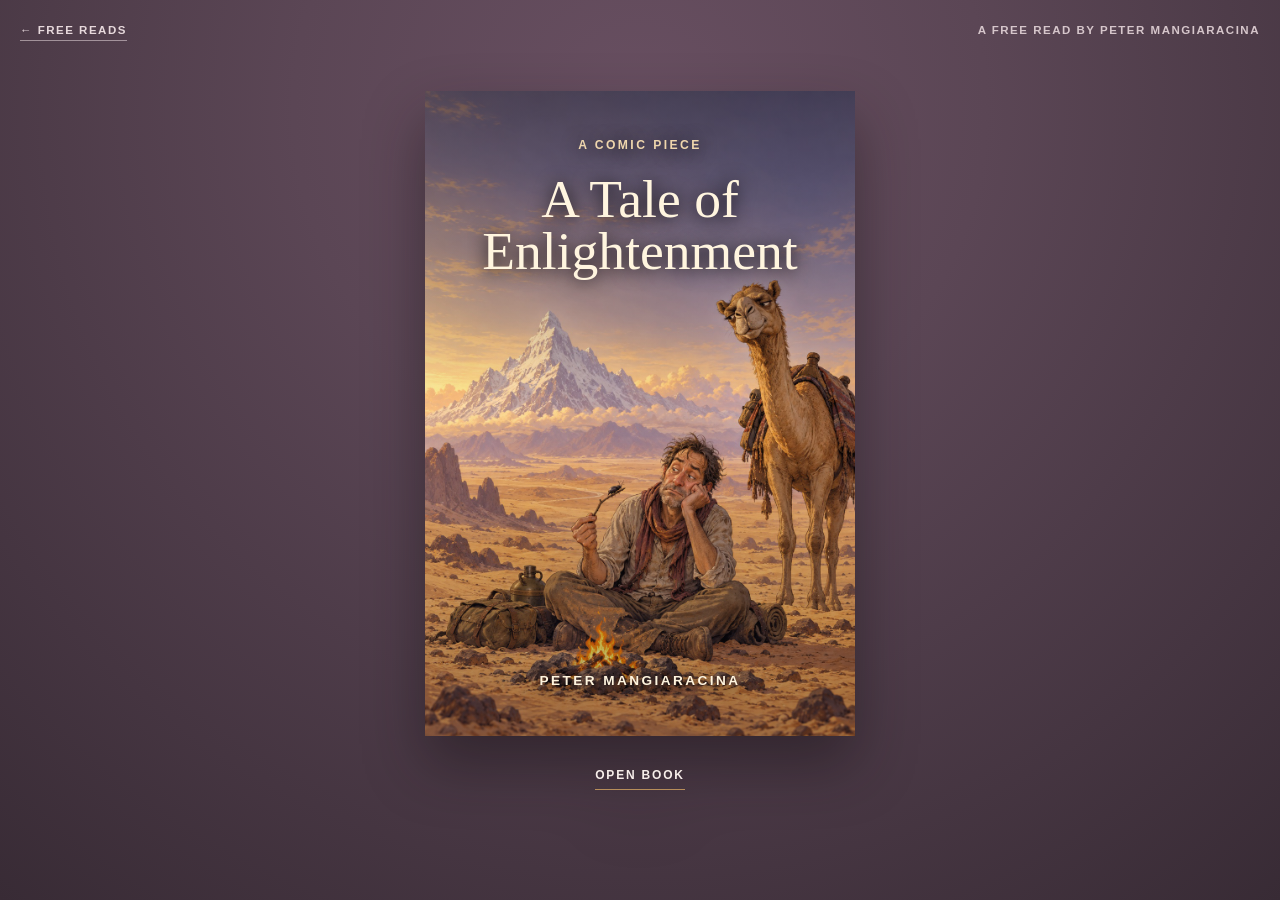
==== a-tale-of-enlightenment.html @ e6032323 "Add Tale of Enlightenment reader" ====
<!doctype html>
<html lang="en"><head><meta charset="utf-8"><meta name="viewport" content="width=device-width,initial-scale=1"><meta name="description" content="Read A Tale of Enlightenment by Peter Mangiaracina."><title>A Tale of Enlightenment | Peter Mangiaracina</title><style>
:root{--plum:#382b35;--plum-light:#5b4655;--paper:#f3ead8;--ink:#302924;--muted:#7e6d63;--gold:#b78d5a;--shadow:rgba(15,10,13,.42)}*{box-sizing:border-box}html{background:var(--plum)}body{margin:0;min-height:100vh;color:#f4ede8;background:radial-gradient(circle at 50% 12%,#684f61 0,var(--plum-light) 34%,var(--plum) 100%);font-family:Georgia,'Times New Roman',serif}.shell{width:min(1240px,calc(100% - 32px));margin:auto;padding:24px 0 40px}.bar{display:flex;justify-content:space-between;margin-bottom:24px;font:700 .72rem Arial,sans-serif;letter-spacing:.13em;text-transform:uppercase}.back{color:#e7d9dc;text-decoration:none;border-bottom:1px solid rgba(231,217,220,.55);padding-bottom:4px}.byline{margin:0;color:#d6c6cb}.stage{display:grid;place-items:center;min-height:calc(100vh - 150px)}.book{width:100%}.cover-view{width:min(430px,88vw);margin:auto;filter:drop-shadow(0 28px 30px var(--shadow))}.cover{position:relative;aspect-ratio:2/3;overflow:hidden;background:#2b201e}.cover img{width:100%;height:100%;object-fit:cover}.cover:after{content:"";position:absolute;inset:0;background:linear-gradient(180deg,rgba(22,19,28,.55),transparent 48%,rgba(22,19,28,.35))}.copy{position:absolute;z-index:1;inset:0;padding:11% 9%;display:flex;flex-direction:column;align-items:center;text-align:center;text-shadow:0 2px 18px #000}.kicker{margin:0 0 6%;font:700 .76rem Arial,sans-serif;letter-spacing:.2em;text-transform:uppercase;color:#efd6ad}.cover h1{max-width:350px;margin:0;color:#fff5df;font-size:clamp(2.2rem,6.3vw,3.35rem);font-weight:500;line-height:.98}.author{margin:auto 0 0;font:700 .85rem Arial,sans-serif;letter-spacing:.18em;text-transform:uppercase;color:#fff5df}.open{display:block;margin:22px auto 0;padding:10px 0 7px;color:#f7eeea;background:none;border:0;border-bottom:1px solid var(--gold);font:700 .75rem Arial,sans-serif;letter-spacing:.15em;text-transform:uppercase;cursor:pointer}.spread-view{display:none}.open-book .cover-view{display:none}.open-book .spread-view{display:block}.spread{position:relative;display:grid;grid-template-columns:1fr 1fr;max-width:1160px;margin:auto;background:var(--paper);color:var(--ink);box-shadow:0 30px 55px var(--shadow)}.spread:before{content:"";position:absolute;z-index:2;top:0;bottom:0;left:50%;width:34px;transform:translateX(-50%);background:linear-gradient(90deg,transparent,rgba(71,51,40,.2),transparent);pointer-events:none}.page{position:relative;min-height:690px;padding:58px 64px 54px;background:linear-gradient(90deg,var(--paper),#f6eedf 96%);overflow:hidden}.page:nth-child(even){background:linear-gradient(90deg,#f6eedf 4%,var(--paper))}.page[hidden]{display:none!important}.page p{margin:0 0 1em;font-size:clamp(.92rem,1.25vw,1.04rem);line-height:1.55}.lead:first-letter{float:left;margin:.06em .1em 0 0;color:#785043;font-size:3.5em;line-height:.75}.folio{position:absolute;bottom:22px;left:0;width:100%;text-align:center;color:#8b796d;font: .66rem Arial,sans-serif;letter-spacing:.12em}.controls{display:flex;justify-content:center;align-items:center;gap:24px;margin-top:24px;font-family:Arial,sans-serif}.controls button{min-width:112px;padding:9px 14px;color:#f3e9e5;background:transparent;border:1px solid rgba(243,233,229,.38);font:700 .7rem Arial,sans-serif;letter-spacing:.13em;text-transform:uppercase;cursor:pointer}.controls button:disabled{opacity:.35}.progress{min-width:120px;margin:0;color:#d8c9ce;font: .68rem Arial,sans-serif;letter-spacing:.12em;text-align:center;text-transform:uppercase}.hint{text-align:center;color:#baaab0;font: .66rem Arial,sans-serif;letter-spacing:.08em}@media(max-width:700px){.shell{width:min(100% - 22px,620px);padding-top:16px}.byline{display:none}.stage{min-height:0}.spread{display:block}.spread:before{display:none}.page{display:none;min-height:calc(100vh - 190px);padding:38px 30px 52px}.page.mobile{display:block}.page p{font-size:clamp(.94rem,3.7vw,1.04rem);line-height:1.58}.controls{gap:12px}.controls button{min-width:90px}.hint{display:none}}
</style></head><body><main class="shell"><nav class="bar"><a class="back" href="free-reads.html">← Free Reads</a><p class="byline">A free read by Peter Mangiaracina</p></nav><div class="stage"><article class="book" id="book"><div class="cover-view"><div class="cover"><img src="a-tale-of-enlightenment-cover.jpg" alt="An exhausted traveler in the desert with a camel in the distance"><div class="copy"><p class="kicker">A Comic Piece</p><h1>A Tale of Enlightenment</h1><p class="author">Peter Mangiaracina</p></div></div><button class="open" id="open" type="button">Open Book</button></div><div class="spread-view"><div class="spread" id="spread"><section class="page"><p class="lead">Many years ago, an aspirant of the teachings of the ancient masters left his home city of New York on a quest to find the meaning of life. His destination was the mountaintop home of the master Dali Larva. He traveled for many years and suffered great hardships. Seven years he was lost on the islands off the African coast. He trudged across the Arabian Desert eating camel dung and drinking his own urine. In India, he slept with the lepers on the streets of New Delhi.</p><span class="folio">1</span></section><section class="page"><p>On the outskirts of Mongolia, he met a man named “One Who Was As He” who pointed to the face of a sheer snow-laden cliff, and said, “Climb that cliff there, and when you reach the top, ask your question of the Dali Larva. He will enlighten your mind and open your soul like a door.”</p><p>So the man from New York climbed that mountain face, and suffered many setbacks. At one point so cold and hungry, he ate twigs and beetles to stay alive.</p><span class="folio">2</span></section><section class="page"><p>Finally arriving at the top of the mountain, he saw a brown-robed monk with a white mustache.</p><p>“Are you the Dali Larva?” asked the New Yorker in reverent tones, now so tired, weak and shivering cold that he barely croaked out the words.</p><p>“I am who you seek,” said the monk. “Come inside my cave and ask your question.”</p><p>Once inside and nestled by the fire, the New Yorker asked his question. “What is the meaning of life, oh great Dali Larva?”</p><span class="folio">3</span></section><section class="page"><p>The Dali Larva nodded, was silent for a moment, and then replied, “A simple man comes home and asks ‘What is for dinner?’ A complicated man comes home and asks, ‘What is the meaning of life?’ The wise man comes home and asks, ‘What is for dinner?’” The monk stretched a self-satisfied smile across his face, sat back against the wall of the cave, closed his eyes, and chanted, “ommmmm.”</p><p>A few moments passed as the New Yorker waited for the monk to say more. Then he opened up his mouth and spoke onto him.</p><span class="folio">4</span></section><section class="page"><p>“That’s it? That’s all you have to say? I ate camel dung and slept with lepers for that?”</p><p>The monk nodded and continued to smile serenely.</p><p>The New Yorker got up and clocked the monk upside his bald head.</p><p>I’ve got your dinner right here,” said the New Yorker, grabbing his frost-bitten crotch and bucking his hips obscenely. Then he rifled through the monk’s pockets and found 47 cents in change, half a Snickers bar, and a Wonder Woman fan club wristwatch.</p><span class="folio">5</span></section><section class="page"><p>“Your mother!” screamed the New Yorker as he left the cave and began his descent down the mountain.</p><p>In that moment, the monk gained enlightenment.</p><span class="folio">6</span></section></div><div class="controls"><button id="prev" type="button">Previous</button><p class="progress" id="progress"></p><button id="next" type="button">Next</button></div><p class="hint">Use the arrow keys or swipe to turn pages</p></div></article></div></main><script>(()=>{const book=document.getElementById('book'),pages=[...document.querySelectorAll('.page')],prev=document.getElementById('prev'),next=document.getElementById('next'),progress=document.getElementById('progress'),phone=matchMedia('(max-width:700px)');let current=0,start=0;const step=()=>phone.matches?1:2;const last=()=>phone.matches?pages.length-1:Math.max(0,pages.length-2);function show(){current=Math.max(0,Math.min(current,last()));if(!phone.matches&&current%2)current--;pages.forEach((p,i)=>{const on=i>=current&&i<current+step();p.hidden=!on;p.classList.toggle('mobile',on&&phone.matches)});const a=current+1,b=Math.min(pages.length,current+step());progress.textContent=a===b?`Page ${a} of ${pages.length}`:`Pages ${a}–${b} of ${pages.length}`;prev.disabled=current===0;next.disabled=current>=last()}function turn(n){current+=n*step();show()}document.getElementById('open').onclick=()=>{book.classList.add('open-book');show();next.focus()};prev.onclick=()=>turn(-1);next.onclick=()=>turn(1);document.addEventListener('keydown',e=>{if(!book.classList.contains('open-book'))return;if(e.key==='ArrowRight')turn(1);if(e.key==='ArrowLeft')turn(-1)});book.addEventListener('touchstart',e=>start=e.changedTouches[0].clientX,{passive:true});book.addEventListener('touchend',e=>{const d=e.changedTouches[0].clientX-start;if(Math.abs(d)>55)turn(d<0?1:-1)},{passive:true});phone.addEventListener('change',show);show()})();</script></body></html>
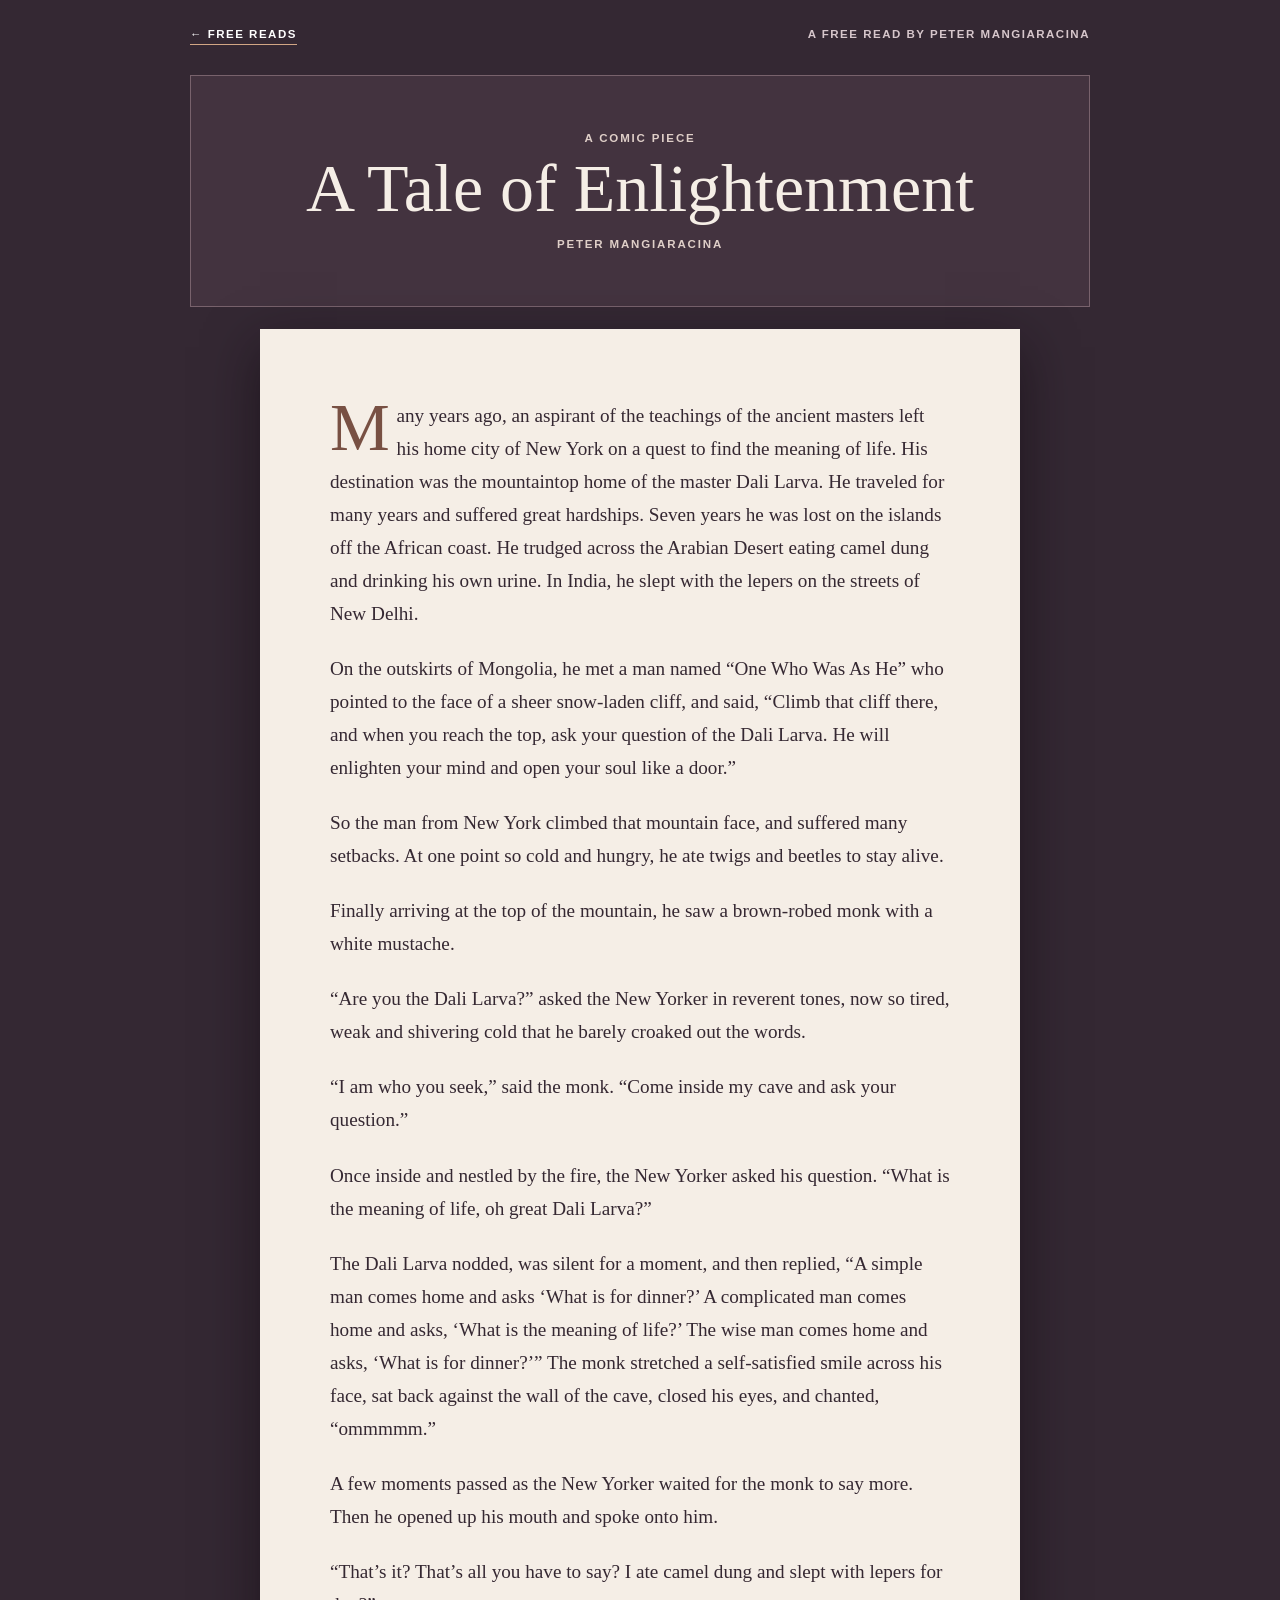
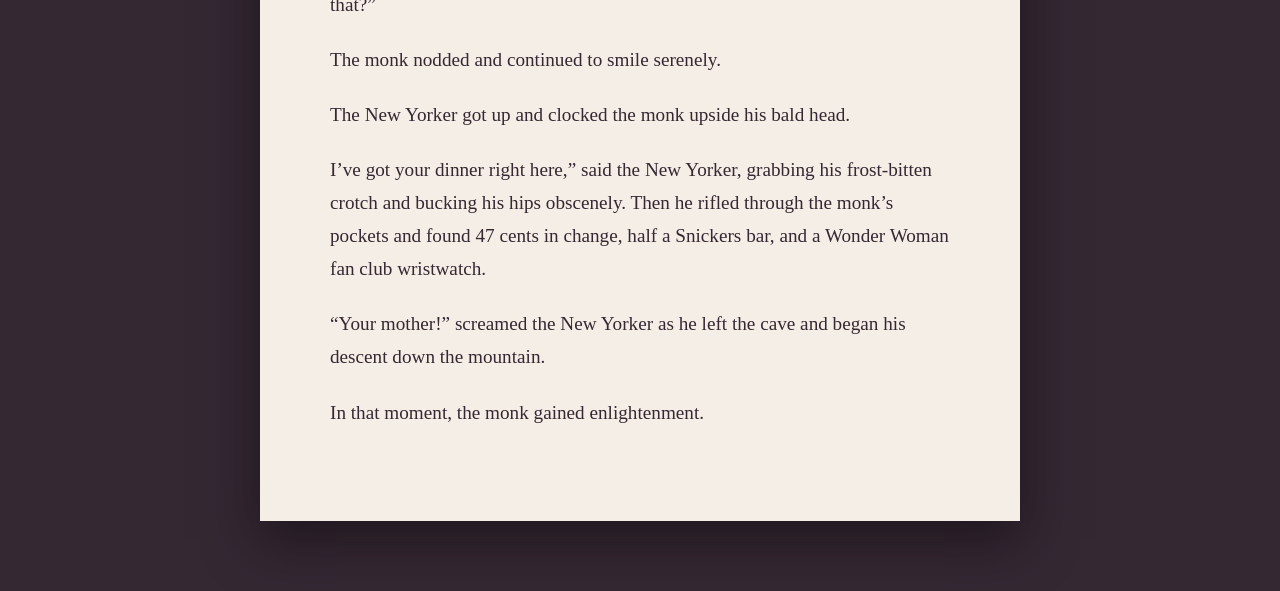
==== commit 7fa88748: "Convert Free Reads to scrolling layout Replace simulated book readers with direct, mobile-friendly s" ====
--- a/a-tale-of-enlightenment.html
+++ b/a-tale-of-enlightenment.html
@@ -1,4 +1,4 @@
 <!doctype html>
 <html lang="en"><head><meta charset="utf-8"><meta name="viewport" content="width=device-width,initial-scale=1"><meta name="description" content="Read A Tale of Enlightenment by Peter Mangiaracina."><title>A Tale of Enlightenment | Peter Mangiaracina</title><style>
 :root{--plum:#382b35;--plum-light:#5b4655;--paper:#f3ead8;--ink:#302924;--muted:#7e6d63;--gold:#b78d5a;--shadow:rgba(15,10,13,.42)}*{box-sizing:border-box}html{background:var(--plum)}body{margin:0;min-height:100vh;color:#f4ede8;background:radial-gradient(circle at 50% 12%,#684f61 0,var(--plum-light) 34%,var(--plum) 100%);font-family:Georgia,'Times New Roman',serif}.shell{width:min(1240px,calc(100% - 32px));margin:auto;padding:24px 0 40px}.bar{display:flex;justify-content:space-between;margin-bottom:24px;font:700 .72rem Arial,sans-serif;letter-spacing:.13em;text-transform:uppercase}.back{color:#e7d9dc;text-decoration:none;border-bottom:1px solid rgba(231,217,220,.55);padding-bottom:4px}.byline{margin:0;color:#d6c6cb}.stage{display:grid;place-items:center;min-height:calc(100vh - 150px)}.book{width:100%}.cover-view{width:min(430px,88vw);margin:auto;filter:drop-shadow(0 28px 30px var(--shadow))}.cover{position:relative;aspect-ratio:2/3;overflow:hidden;background:#2b201e}.cover img{width:100%;height:100%;object-fit:cover}.cover:after{content:"";position:absolute;inset:0;background:linear-gradient(180deg,rgba(22,19,28,.55),transparent 48%,rgba(22,19,28,.35))}.copy{position:absolute;z-index:1;inset:0;padding:11% 9%;display:flex;flex-direction:column;align-items:center;text-align:center;text-shadow:0 2px 18px #000}.kicker{margin:0 0 6%;font:700 .76rem Arial,sans-serif;letter-spacing:.2em;text-transform:uppercase;color:#efd6ad}.cover h1{max-width:350px;margin:0;color:#fff5df;font-size:clamp(2.2rem,6.3vw,3.35rem);font-weight:500;line-height:.98}.author{margin:auto 0 0;font:700 .85rem Arial,sans-serif;letter-spacing:.18em;text-transform:uppercase;color:#fff5df}.open{display:block;margin:22px auto 0;padding:10px 0 7px;color:#f7eeea;background:none;border:0;border-bottom:1px solid var(--gold);font:700 .75rem Arial,sans-serif;letter-spacing:.15em;text-transform:uppercase;cursor:pointer}.spread-view{display:none}.open-book .cover-view{display:none}.open-book .spread-view{display:block}.spread{position:relative;display:grid;grid-template-columns:1fr 1fr;max-width:1160px;margin:auto;background:var(--paper);color:var(--ink);box-shadow:0 30px 55px var(--shadow)}.spread:before{content:"";position:absolute;z-index:2;top:0;bottom:0;left:50%;width:34px;transform:translateX(-50%);background:linear-gradient(90deg,transparent,rgba(71,51,40,.2),transparent);pointer-events:none}.page{position:relative;min-height:690px;padding:58px 64px 54px;background:linear-gradient(90deg,var(--paper),#f6eedf 96%);overflow:hidden}.page:nth-child(even){background:linear-gradient(90deg,#f6eedf 4%,var(--paper))}.page[hidden]{display:none!important}.page p{margin:0 0 1em;font-size:clamp(.92rem,1.25vw,1.04rem);line-height:1.55}.lead:first-letter{float:left;margin:.06em .1em 0 0;color:#785043;font-size:3.5em;line-height:.75}.folio{position:absolute;bottom:22px;left:0;width:100%;text-align:center;color:#8b796d;font: .66rem Arial,sans-serif;letter-spacing:.12em}.controls{display:flex;justify-content:center;align-items:center;gap:24px;margin-top:24px;font-family:Arial,sans-serif}.controls button{min-width:112px;padding:9px 14px;color:#f3e9e5;background:transparent;border:1px solid rgba(243,233,229,.38);font:700 .7rem Arial,sans-serif;letter-spacing:.13em;text-transform:uppercase;cursor:pointer}.controls button:disabled{opacity:.35}.progress{min-width:120px;margin:0;color:#d8c9ce;font: .68rem Arial,sans-serif;letter-spacing:.12em;text-align:center;text-transform:uppercase}.hint{text-align:center;color:#baaab0;font: .66rem Arial,sans-serif;letter-spacing:.08em}@media(max-width:700px){.shell{width:min(100% - 22px,620px);padding-top:16px}.byline{display:none}.stage{min-height:0}.spread{display:block}.spread:before{display:none}.page{display:none;min-height:calc(100vh - 190px);padding:38px 30px 52px}.page.mobile{display:block}.page p{font-size:clamp(.94rem,3.7vw,1.04rem);line-height:1.58}.controls{gap:12px}.controls button{min-width:90px}.hint{display:none}}
-</style></head><body><main class="shell"><nav class="bar"><a class="back" href="free-reads.html">← Free Reads</a><p class="byline">A free read by Peter Mangiaracina</p></nav><div class="stage"><article class="book" id="book"><div class="cover-view"><div class="cover"><img src="a-tale-of-enlightenment-cover.jpg" alt="An exhausted traveler in the desert with a camel in the distance"><div class="copy"><p class="kicker">A Comic Piece</p><h1>A Tale of Enlightenment</h1><p class="author">Peter Mangiaracina</p></div></div><button class="open" id="open" type="button">Open Book</button></div><div class="spread-view"><div class="spread" id="spread"><section class="page"><p class="lead">Many years ago, an aspirant of the teachings of the ancient masters left his home city of New York on a quest to find the meaning of life. His destination was the mountaintop home of the master Dali Larva. He traveled for many years and suffered great hardships. Seven years he was lost on the islands off the African coast. He trudged across the Arabian Desert eating camel dung and drinking his own urine. In India, he slept with the lepers on the streets of New Delhi.</p><span class="folio">1</span></section><section class="page"><p>On the outskirts of Mongolia, he met a man named “One Who Was As He” who pointed to the face of a sheer snow-laden cliff, and said, “Climb that cliff there, and when you reach the top, ask your question of the Dali Larva. He will enlighten your mind and open your soul like a door.”</p><p>So the man from New York climbed that mountain face, and suffered many setbacks. At one point so cold and hungry, he ate twigs and beetles to stay alive.</p><span class="folio">2</span></section><section class="page"><p>Finally arriving at the top of the mountain, he saw a brown-robed monk with a white mustache.</p><p>“Are you the Dali Larva?” asked the New Yorker in reverent tones, now so tired, weak and shivering cold that he barely croaked out the words.</p><p>“I am who you seek,” said the monk. “Come inside my cave and ask your question.”</p><p>Once inside and nestled by the fire, the New Yorker asked his question. “What is the meaning of life, oh great Dali Larva?”</p><span class="folio">3</span></section><section class="page"><p>The Dali Larva nodded, was silent for a moment, and then replied, “A simple man comes home and asks ‘What is for dinner?’ A complicated man comes home and asks, ‘What is the meaning of life?’ The wise man comes home and asks, ‘What is for dinner?’” The monk stretched a self-satisfied smile across his face, sat back against the wall of the cave, closed his eyes, and chanted, “ommmmm.”</p><p>A few moments passed as the New Yorker waited for the monk to say more. Then he opened up his mouth and spoke onto him.</p><span class="folio">4</span></section><section class="page"><p>“That’s it? That’s all you have to say? I ate camel dung and slept with lepers for that?”</p><p>The monk nodded and continued to smile serenely.</p><p>The New Yorker got up and clocked the monk upside his bald head.</p><p>I’ve got your dinner right here,” said the New Yorker, grabbing his frost-bitten crotch and bucking his hips obscenely. Then he rifled through the monk’s pockets and found 47 cents in change, half a Snickers bar, and a Wonder Woman fan club wristwatch.</p><span class="folio">5</span></section><section class="page"><p>“Your mother!” screamed the New Yorker as he left the cave and began his descent down the mountain.</p><p>In that moment, the monk gained enlightenment.</p><span class="folio">6</span></section></div><div class="controls"><button id="prev" type="button">Previous</button><p class="progress" id="progress"></p><button id="next" type="button">Next</button></div><p class="hint">Use the arrow keys or swipe to turn pages</p></div></article></div></main><script>(()=>{const book=document.getElementById('book'),pages=[...document.querySelectorAll('.page')],prev=document.getElementById('prev'),next=document.getElementById('next'),progress=document.getElementById('progress'),phone=matchMedia('(max-width:700px)');let current=0,start=0;const step=()=>phone.matches?1:2;const last=()=>phone.matches?pages.length-1:Math.max(0,pages.length-2);function show(){current=Math.max(0,Math.min(current,last()));if(!phone.matches&&current%2)current--;pages.forEach((p,i)=>{const on=i>=current&&i<current+step();p.hidden=!on;p.classList.toggle('mobile',on&&phone.matches)});const a=current+1,b=Math.min(pages.length,current+step());progress.textContent=a===b?`Page ${a} of ${pages.length}`:`Pages ${a}–${b} of ${pages.length}`;prev.disabled=current===0;next.disabled=current>=last()}function turn(n){current+=n*step();show()}document.getElementById('open').onclick=()=>{book.classList.add('open-book');show();next.focus()};prev.onclick=()=>turn(-1);next.onclick=()=>turn(1);document.addEventListener('keydown',e=>{if(!book.classList.contains('open-book'))return;if(e.key==='ArrowRight')turn(1);if(e.key==='ArrowLeft')turn(-1)});book.addEventListener('touchstart',e=>start=e.changedTouches[0].clientX,{passive:true});book.addEventListener('touchend',e=>{const d=e.changedTouches[0].clientX-start;if(Math.abs(d)>55)turn(d<0?1:-1)},{passive:true});phone.addEventListener('change',show);show()})();</script></body></html>
+</style><link rel="stylesheet" href="free-read-scroll.css"></head><body><main class="shell"><nav class="bar"><a class="back" href="free-reads.html">← Free Reads</a><p class="byline">A free read by Peter Mangiaracina</p></nav><div class="stage"><article class="book" id="book"><div class="cover-view"><div class="cover"><img src="a-tale-of-enlightenment-cover.jpg" alt="An exhausted traveler in the desert with a camel in the distance"><div class="copy"><p class="kicker">A Comic Piece</p><h1>A Tale of Enlightenment</h1><p class="author">Peter Mangiaracina</p></div></div><button class="open" id="open" type="button">Open Book</button></div><div class="spread-view"><div class="spread" id="spread"><section class="page"><p class="lead">Many years ago, an aspirant of the teachings of the ancient masters left his home city of New York on a quest to find the meaning of life. His destination was the mountaintop home of the master Dali Larva. He traveled for many years and suffered great hardships. Seven years he was lost on the islands off the African coast. He trudged across the Arabian Desert eating camel dung and drinking his own urine. In India, he slept with the lepers on the streets of New Delhi.</p><span class="folio">1</span></section><section class="page"><p>On the outskirts of Mongolia, he met a man named “One Who Was As He” who pointed to the face of a sheer snow-laden cliff, and said, “Climb that cliff there, and when you reach the top, ask your question of the Dali Larva. He will enlighten your mind and open your soul like a door.”</p><p>So the man from New York climbed that mountain face, and suffered many setbacks. At one point so cold and hungry, he ate twigs and beetles to stay alive.</p><span class="folio">2</span></section><section class="page"><p>Finally arriving at the top of the mountain, he saw a brown-robed monk with a white mustache.</p><p>“Are you the Dali Larva?” asked the New Yorker in reverent tones, now so tired, weak and shivering cold that he barely croaked out the words.</p><p>“I am who you seek,” said the monk. “Come inside my cave and ask your question.”</p><p>Once inside and nestled by the fire, the New Yorker asked his question. “What is the meaning of life, oh great Dali Larva?”</p><span class="folio">3</span></section><section class="page"><p>The Dali Larva nodded, was silent for a moment, and then replied, “A simple man comes home and asks ‘What is for dinner?’ A complicated man comes home and asks, ‘What is the meaning of life?’ The wise man comes home and asks, ‘What is for dinner?’” The monk stretched a self-satisfied smile across his face, sat back against the wall of the cave, closed his eyes, and chanted, “ommmmm.”</p><p>A few moments passed as the New Yorker waited for the monk to say more. Then he opened up his mouth and spoke onto him.</p><span class="folio">4</span></section><section class="page"><p>“That’s it? That’s all you have to say? I ate camel dung and slept with lepers for that?”</p><p>The monk nodded and continued to smile serenely.</p><p>The New Yorker got up and clocked the monk upside his bald head.</p><p>I’ve got your dinner right here,” said the New Yorker, grabbing his frost-bitten crotch and bucking his hips obscenely. Then he rifled through the monk’s pockets and found 47 cents in change, half a Snickers bar, and a Wonder Woman fan club wristwatch.</p><span class="folio">5</span></section><section class="page"><p>“Your mother!” screamed the New Yorker as he left the cave and began his descent down the mountain.</p><p>In that moment, the monk gained enlightenment.</p><span class="folio">6</span></section></div><div class="controls"><button id="prev" type="button">Previous</button><p class="progress" id="progress"></p><button id="next" type="button">Next</button></div><p class="hint">Use the arrow keys or swipe to turn pages</p></div></article></div></main><script>(()=>{const book=document.getElementById('book'),pages=[...document.querySelectorAll('.page')],prev=document.getElementById('prev'),next=document.getElementById('next'),progress=document.getElementById('progress'),phone=matchMedia('(max-width:700px)');let current=0,start=0;const step=()=>phone.matches?1:2;const last=()=>phone.matches?pages.length-1:Math.max(0,pages.length-2);function show(){current=Math.max(0,Math.min(current,last()));if(!phone.matches&&current%2)current--;pages.forEach((p,i)=>{const on=i>=current&&i<current+step();p.hidden=!on;p.classList.toggle('mobile',on&&phone.matches)});const a=current+1,b=Math.min(pages.length,current+step());progress.textContent=a===b?`Page ${a} of ${pages.length}`:`Pages ${a}–${b} of ${pages.length}`;prev.disabled=current===0;next.disabled=current>=last()}function turn(n){current+=n*step();show()}document.getElementById('open').onclick=()=>{book.classList.add('open-book');show();next.focus()};prev.onclick=()=>turn(-1);next.onclick=()=>turn(1);document.addEventListener('keydown',e=>{if(!book.classList.contains('open-book'))return;if(e.key==='ArrowRight')turn(1);if(e.key==='ArrowLeft')turn(-1)});book.addEventListener('touchstart',e=>start=e.changedTouches[0].clientX,{passive:true});book.addEventListener('touchend',e=>{const d=e.changedTouches[0].clientX-start;if(Math.abs(d)>55)turn(d<0?1:-1)},{passive:true});phone.addEventListener('change',show);show()})();</script></body></html>
--- a/free-read-scroll.css
+++ b/free-read-scroll.css
@@ -0,0 +1,3 @@
+:root{--free-read-bg:#342833;--free-read-panel:#43333f;--free-read-paper:#f5eee6;--free-read-ink:#352832;--free-read-line:#d1a685}html{background:var(--free-read-bg)}body{background:var(--free-read-bg)!important;color:var(--free-read-paper)!important}.reader-shell,.shell{width:min(900px,calc(100% - 32px))!important;margin:0 auto!important;padding:28px 0 70px!important}.reader-bar,.bar{display:flex!important;justify-content:space-between!important;gap:20px!important;margin:0 0 30px!important;color:#dfcfc8!important}.reader-bar a,.bar a,.back{color:#fff!important;border-bottom-color:var(--free-read-line)!important}.scroll-story-header{margin:0 auto 22px;padding:clamp(28px,6vw,56px);background:var(--free-read-panel);border:1px solid #78626c;text-align:center}.scroll-story-header p{margin:0;color:#dfcfc8;font:700 .72rem Arial,Helvetica,sans-serif;letter-spacing:.16em;text-transform:uppercase}.scroll-story-header h1{max-width:720px;margin:.7rem auto;color:var(--free-read-paper);font:400 clamp(2rem,6vw,4.25rem)/.98 Georgia,'Times New Roman',serif}.cover-view,.reader-controls,.controls,.hint,.screen-reader-only,.folio,.title-page{display:none!important}.book-stage,.stage{display:block!important;min-height:0!important}.spread-view{display:block!important}.spread{display:block!important;max-width:760px!important;margin:0 auto!important;padding:clamp(30px,6vw,70px)!important;background:var(--free-read-paper)!important;color:var(--free-read-ink)!important;box-shadow:0 18px 50px #100a1099!important}.spread::before{display:none!important}main .page,main .page[hidden],main .page.is-mobile-page,main .page.mobile{display:block!important;min-height:0!important;padding:0!important;overflow:visible!important;background:transparent!important}.page-inner{max-width:none!important;margin:0!important}.page p{margin:0 0 1.15em!important;font-size:clamp(1.04rem,2vw,1.2rem)!important;line-height:1.72!important}.page .lead:first-letter{color:#785043!important}.page .address,.page .letter{margin:1.5em 0!important;padding:1.25em!important;border-left:3px solid var(--free-read-line)!important;background:#eee3d7!important}.phrase{padding:.65em .8em;border-left:3px solid var(--free-read-line);background:#eee3d7}@media(max-width:640px){.reader-shell,.shell{width:min(100% - 22px,760px)!important;padding-top:18px!important}.reader-bar .byline,.bar .byline{display:none!important}.spread{padding:30px 25px!important}}
+
+html body .cover-view{display:block!important;width:100%!important;margin:0 0 22px!important;filter:none!important}html body .cover{position:relative!important;width:100%!important;aspect-ratio:auto!important;min-height:0!important;padding:clamp(28px,6vw,56px)!important;background:var(--free-read-panel)!important;border:1px solid #78626c!important;box-shadow:none!important;text-align:center!important}html body .cover img,html body .cover::after{display:none!important}html body .cover-copy,html body .copy{position:static!important;inset:auto!important;display:block!important;padding:0!important;text-shadow:none!important}html body .cover-kicker,html body .kicker{margin:0 0 .7rem!important;color:#dfcfc8!important;font:700 .72rem Arial,Helvetica,sans-serif!important;letter-spacing:.16em!important;text-transform:uppercase!important}html body .cover h1{max-width:720px!important;margin:.7rem auto!important;color:var(--free-read-paper)!important;font:400 clamp(2rem,6vw,4.25rem)/.98 Georgia,'Times New Roman',serif!important}html body .cover-author,html body .author{margin:1rem 0 0!important;color:#dfcfc8!important;font:700 .72rem Arial,Helvetica,sans-serif!important;letter-spacing:.16em!important;text-transform:uppercase!important}html body .open,html body .open-book{display:none!important}
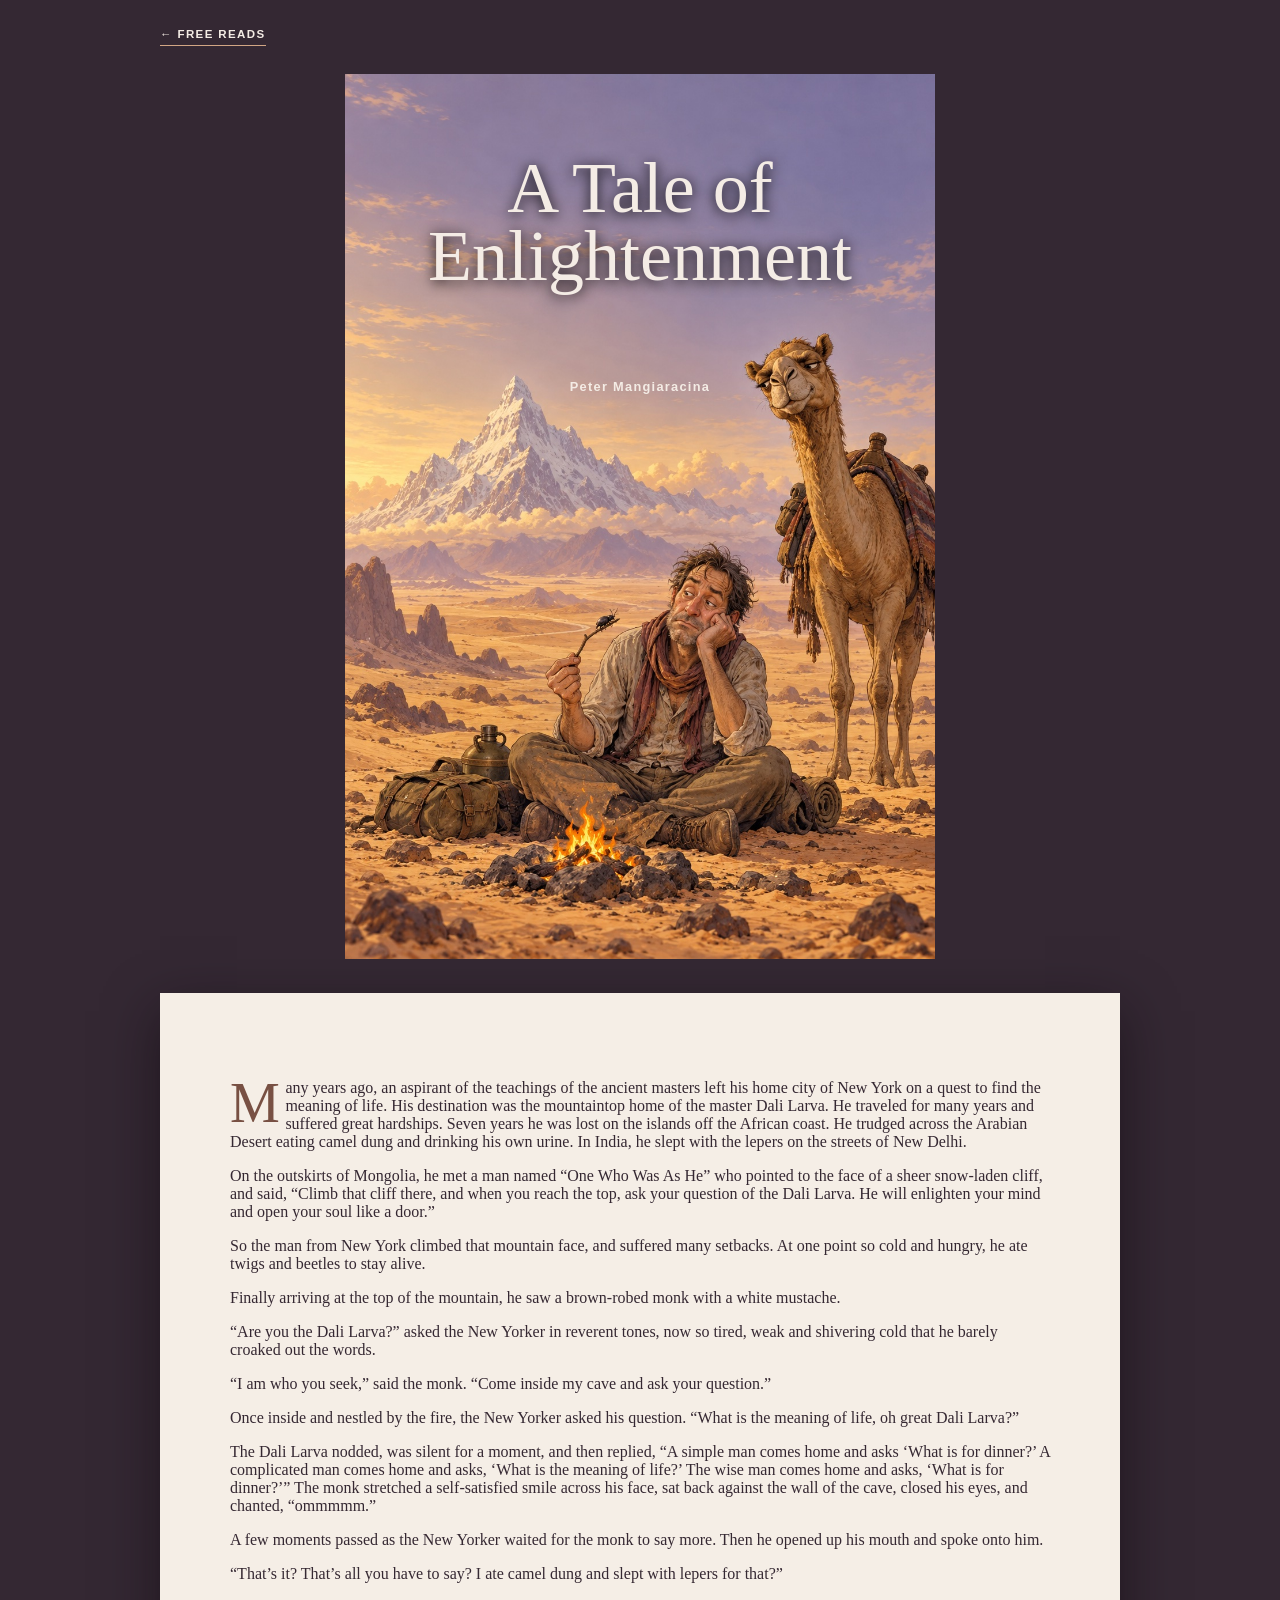
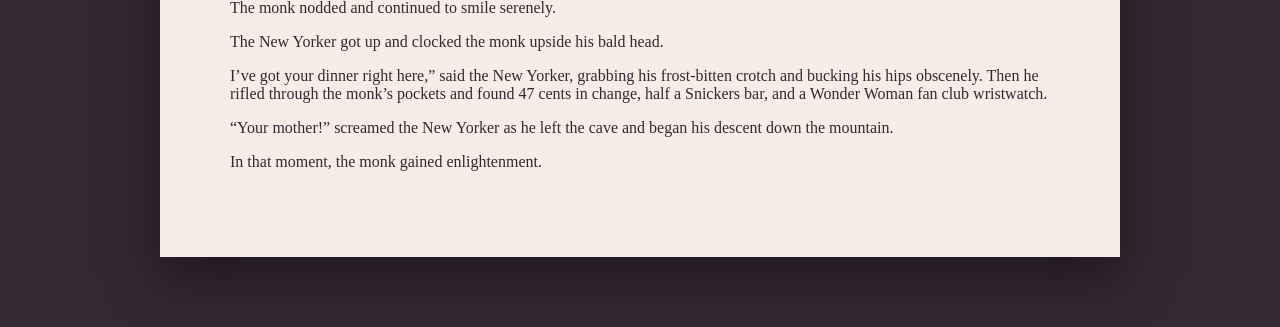
==== commit 0c199dfb: "Convert free reads to continuous scrolling pages" ====
--- a/a-tale-of-enlightenment.html
+++ b/a-tale-of-enlightenment.html
@@ -1,4 +1,6 @@
-<!doctype html>
-<html lang="en"><head><meta charset="utf-8"><meta name="viewport" content="width=device-width,initial-scale=1"><meta name="description" content="Read A Tale of Enlightenment by Peter Mangiaracina."><title>A Tale of Enlightenment | Peter Mangiaracina</title><style>
-:root{--plum:#382b35;--plum-light:#5b4655;--paper:#f3ead8;--ink:#302924;--muted:#7e6d63;--gold:#b78d5a;--shadow:rgba(15,10,13,.42)}*{box-sizing:border-box}html{background:var(--plum)}body{margin:0;min-height:100vh;color:#f4ede8;background:radial-gradient(circle at 50% 12%,#684f61 0,var(--plum-light) 34%,var(--plum) 100%);font-family:Georgia,'Times New Roman',serif}.shell{width:min(1240px,calc(100% - 32px));margin:auto;padding:24px 0 40px}.bar{display:flex;justify-content:space-between;margin-bottom:24px;font:700 .72rem Arial,sans-serif;letter-spacing:.13em;text-transform:uppercase}.back{color:#e7d9dc;text-decoration:none;border-bottom:1px solid rgba(231,217,220,.55);padding-bottom:4px}.byline{margin:0;color:#d6c6cb}.stage{display:grid;place-items:center;min-height:calc(100vh - 150px)}.book{width:100%}.cover-view{width:min(430px,88vw);margin:auto;filter:drop-shadow(0 28px 30px var(--shadow))}.cover{position:relative;aspect-ratio:2/3;overflow:hidden;background:#2b201e}.cover img{width:100%;height:100%;object-fit:cover}.cover:after{content:"";position:absolute;inset:0;background:linear-gradient(180deg,rgba(22,19,28,.55),transparent 48%,rgba(22,19,28,.35))}.copy{position:absolute;z-index:1;inset:0;padding:11% 9%;display:flex;flex-direction:column;align-items:center;text-align:center;text-shadow:0 2px 18px #000}.kicker{margin:0 0 6%;font:700 .76rem Arial,sans-serif;letter-spacing:.2em;text-transform:uppercase;color:#efd6ad}.cover h1{max-width:350px;margin:0;color:#fff5df;font-size:clamp(2.2rem,6.3vw,3.35rem);font-weight:500;line-height:.98}.author{margin:auto 0 0;font:700 .85rem Arial,sans-serif;letter-spacing:.18em;text-transform:uppercase;color:#fff5df}.open{display:block;margin:22px auto 0;padding:10px 0 7px;color:#f7eeea;background:none;border:0;border-bottom:1px solid var(--gold);font:700 .75rem Arial,sans-serif;letter-spacing:.15em;text-transform:uppercase;cursor:pointer}.spread-view{display:none}.open-book .cover-view{display:none}.open-book .spread-view{display:block}.spread{position:relative;display:grid;grid-template-columns:1fr 1fr;max-width:1160px;margin:auto;background:var(--paper);color:var(--ink);box-shadow:0 30px 55px var(--shadow)}.spread:before{content:"";position:absolute;z-index:2;top:0;bottom:0;left:50%;width:34px;transform:translateX(-50%);background:linear-gradient(90deg,transparent,rgba(71,51,40,.2),transparent);pointer-events:none}.page{position:relative;min-height:690px;padding:58px 64px 54px;background:linear-gradient(90deg,var(--paper),#f6eedf 96%);overflow:hidden}.page:nth-child(even){background:linear-gradient(90deg,#f6eedf 4%,var(--paper))}.page[hidden]{display:none!important}.page p{margin:0 0 1em;font-size:clamp(.92rem,1.25vw,1.04rem);line-height:1.55}.lead:first-letter{float:left;margin:.06em .1em 0 0;color:#785043;font-size:3.5em;line-height:.75}.folio{position:absolute;bottom:22px;left:0;width:100%;text-align:center;color:#8b796d;font: .66rem Arial,sans-serif;letter-spacing:.12em}.controls{display:flex;justify-content:center;align-items:center;gap:24px;margin-top:24px;font-family:Arial,sans-serif}.controls button{min-width:112px;padding:9px 14px;color:#f3e9e5;background:transparent;border:1px solid rgba(243,233,229,.38);font:700 .7rem Arial,sans-serif;letter-spacing:.13em;text-transform:uppercase;cursor:pointer}.controls button:disabled{opacity:.35}.progress{min-width:120px;margin:0;color:#d8c9ce;font: .68rem Arial,sans-serif;letter-spacing:.12em;text-align:center;text-transform:uppercase}.hint{text-align:center;color:#baaab0;font: .66rem Arial,sans-serif;letter-spacing:.08em}@media(max-width:700px){.shell{width:min(100% - 22px,620px);padding-top:16px}.byline{display:none}.stage{min-height:0}.spread{display:block}.spread:before{display:none}.page{display:none;min-height:calc(100vh - 190px);padding:38px 30px 52px}.page.mobile{display:block}.page p{font-size:clamp(.94rem,3.7vw,1.04rem);line-height:1.58}.controls{gap:12px}.controls button{min-width:90px}.hint{display:none}}
-</style><link rel="stylesheet" href="free-read-scroll.css"></head><body><main class="shell"><nav class="bar"><a class="back" href="free-reads.html">← Free Reads</a><p class="byline">A free read by Peter Mangiaracina</p></nav><div class="stage"><article class="book" id="book"><div class="cover-view"><div class="cover"><img src="a-tale-of-enlightenment-cover.jpg" alt="An exhausted traveler in the desert with a camel in the distance"><div class="copy"><p class="kicker">A Comic Piece</p><h1>A Tale of Enlightenment</h1><p class="author">Peter Mangiaracina</p></div></div><button class="open" id="open" type="button">Open Book</button></div><div class="spread-view"><div class="spread" id="spread"><section class="page"><p class="lead">Many years ago, an aspirant of the teachings of the ancient masters left his home city of New York on a quest to find the meaning of life. His destination was the mountaintop home of the master Dali Larva. He traveled for many years and suffered great hardships. Seven years he was lost on the islands off the African coast. He trudged across the Arabian Desert eating camel dung and drinking his own urine. In India, he slept with the lepers on the streets of New Delhi.</p><span class="folio">1</span></section><section class="page"><p>On the outskirts of Mongolia, he met a man named “One Who Was As He” who pointed to the face of a sheer snow-laden cliff, and said, “Climb that cliff there, and when you reach the top, ask your question of the Dali Larva. He will enlighten your mind and open your soul like a door.”</p><p>So the man from New York climbed that mountain face, and suffered many setbacks. At one point so cold and hungry, he ate twigs and beetles to stay alive.</p><span class="folio">2</span></section><section class="page"><p>Finally arriving at the top of the mountain, he saw a brown-robed monk with a white mustache.</p><p>“Are you the Dali Larva?” asked the New Yorker in reverent tones, now so tired, weak and shivering cold that he barely croaked out the words.</p><p>“I am who you seek,” said the monk. “Come inside my cave and ask your question.”</p><p>Once inside and nestled by the fire, the New Yorker asked his question. “What is the meaning of life, oh great Dali Larva?”</p><span class="folio">3</span></section><section class="page"><p>The Dali Larva nodded, was silent for a moment, and then replied, “A simple man comes home and asks ‘What is for dinner?’ A complicated man comes home and asks, ‘What is the meaning of life?’ The wise man comes home and asks, ‘What is for dinner?’” The monk stretched a self-satisfied smile across his face, sat back against the wall of the cave, closed his eyes, and chanted, “ommmmm.”</p><p>A few moments passed as the New Yorker waited for the monk to say more. Then he opened up his mouth and spoke onto him.</p><span class="folio">4</span></section><section class="page"><p>“That’s it? That’s all you have to say? I ate camel dung and slept with lepers for that?”</p><p>The monk nodded and continued to smile serenely.</p><p>The New Yorker got up and clocked the monk upside his bald head.</p><p>I’ve got your dinner right here,” said the New Yorker, grabbing his frost-bitten crotch and bucking his hips obscenely. Then he rifled through the monk’s pockets and found 47 cents in change, half a Snickers bar, and a Wonder Woman fan club wristwatch.</p><span class="folio">5</span></section><section class="page"><p>“Your mother!” screamed the New Yorker as he left the cave and began his descent down the mountain.</p><p>In that moment, the monk gained enlightenment.</p><span class="folio">6</span></section></div><div class="controls"><button id="prev" type="button">Previous</button><p class="progress" id="progress"></p><button id="next" type="button">Next</button></div><p class="hint">Use the arrow keys or swipe to turn pages</p></div></article></div></main><script>(()=>{const book=document.getElementById('book'),pages=[...document.querySelectorAll('.page')],prev=document.getElementById('prev'),next=document.getElementById('next'),progress=document.getElementById('progress'),phone=matchMedia('(max-width:700px)');let current=0,start=0;const step=()=>phone.matches?1:2;const last=()=>phone.matches?pages.length-1:Math.max(0,pages.length-2);function show(){current=Math.max(0,Math.min(current,last()));if(!phone.matches&&current%2)current--;pages.forEach((p,i)=>{const on=i>=current&&i<current+step();p.hidden=!on;p.classList.toggle('mobile',on&&phone.matches)});const a=current+1,b=Math.min(pages.length,current+step());progress.textContent=a===b?`Page ${a} of ${pages.length}`:`Pages ${a}–${b} of ${pages.length}`;prev.disabled=current===0;next.disabled=current>=last()}function turn(n){current+=n*step();show()}document.getElementById('open').onclick=()=>{book.classList.add('open-book');show();next.focus()};prev.onclick=()=>turn(-1);next.onclick=()=>turn(1);document.addEventListener('keydown',e=>{if(!book.classList.contains('open-book'))return;if(e.key==='ArrowRight')turn(1);if(e.key==='ArrowLeft')turn(-1)});book.addEventListener('touchstart',e=>start=e.changedTouches[0].clientX,{passive:true});book.addEventListener('touchend',e=>{const d=e.changedTouches[0].clientX-start;if(Math.abs(d)>55)turn(d<0?1:-1)},{passive:true});phone.addEventListener('change',show);show()})();</script></body></html>
+<!doctype html><html lang="en"><head><meta charset="utf-8"><meta name="viewport" content="width=device-width,initial-scale=1"><title>A Tale of Enlightenment | Peter Mangiaracina</title><style>body{margin:0;background:#342833;color:#f4ece5;font-family:Georgia,serif}.w{width:min(960px,calc(100% - 32px));margin:auto}.back{display:inline-block;margin:28px 0;color:#f4ece5;font:700 .72rem Arial,sans-serif;letter-spacing:.12em;text-transform:uppercase;text-decoration:none;border-bottom:1px solid #d1a685;padding-bottom:5px}.cover{position:relative;max-width:590px;margin:0 auto 30px}.cover img{width:100%;display:block}.cover h1{position:absolute;top:9%;left:8%;right:8%;margin:0;text-align:center;text-shadow:0 2px 14px #000;font-size:clamp(2rem,6vw,4.5rem);font-weight:400;line-height:.95}.by{position:absolute;top:33%;left:0;right:0;text-align:center;font:700 .8rem Arial,sans-serif;letter-spacing:.1em}.paper{max-width:860px;margin:34px auto 70px;padding:clamp(28px,6vw,70px);background:#f5eee6;color:#352832;box-shadow:0 18px 50px #100a1099}.paper .page{display:block;min-height:0;padding:0;margin:0;background:transparent}.paper .page p{font-size:1.08rem;line-height:1.72;margin:0 0 1em}.paper .lead:first-letter{float:left;margin:.06em .1em 0 0;color:#785043;font-size:3.5em;line-height:.75}.paper .folio{display:none}(max-width:600px){.cover h1{font-size:2.15rem}.paper{padding:26px 22px}.paper .page p{font-size:1rem}}</style></head><body><main class="w"><a class="back" href="free-reads.html">← Free Reads</a><section class="cover"><img src="a-tale-of-enlightenment-cover.jpg" alt="Cover art for A Tale of Enlightenment"><h1>A Tale of Enlightenment</h1><p class="by">Peter Mangiaracina</p></section><article class="paper"><p class="lead">Many years ago, an aspirant of the teachings of the ancient masters left his home city of New York on a quest to find the meaning of life. His destination was the mountaintop home of the master Dali Larva. He traveled for many years and suffered great hardships. Seven years he was lost on the islands off the African coast. He trudged across the Arabian Desert eating camel dung and drinking his own urine. In India, he slept with the lepers on the streets of New Delhi.</p>
+<p>On the outskirts of Mongolia, he met a man named “One Who Was As He” who pointed to the face of a sheer snow-laden cliff, and said, “Climb that cliff there, and when you reach the top, ask your question of the Dali Larva. He will enlighten your mind and open your soul like a door.”</p><p>So the man from New York climbed that mountain face, and suffered many setbacks. At one point so cold and hungry, he ate twigs and beetles to stay alive.</p>
+<p>Finally arriving at the top of the mountain, he saw a brown-robed monk with a white mustache.</p><p>“Are you the Dali Larva?” asked the New Yorker in reverent tones, now so tired, weak and shivering cold that he barely croaked out the words.</p><p>“I am who you seek,” said the monk. “Come inside my cave and ask your question.”</p><p>Once inside and nestled by the fire, the New Yorker asked his question. “What is the meaning of life, oh great Dali Larva?”</p>
+<p>The Dali Larva nodded, was silent for a moment, and then replied, “A simple man comes home and asks ‘What is for dinner?’ A complicated man comes home and asks, ‘What is the meaning of life?’ The wise man comes home and asks, ‘What is for dinner?’” The monk stretched a self-satisfied smile across his face, sat back against the wall of the cave, closed his eyes, and chanted, “ommmmm.”</p><p>A few moments passed as the New Yorker waited for the monk to say more. Then he opened up his mouth and spoke onto him.</p>
+<p>“That’s it? That’s all you have to say? I ate camel dung and slept with lepers for that?”</p><p>The monk nodded and continued to smile serenely.</p><p>The New Yorker got up and clocked the monk upside his bald head.</p><p>I’ve got your dinner right here,” said the New Yorker, grabbing his frost-bitten crotch and bucking his hips obscenely. Then he rifled through the monk’s pockets and found 47 cents in change, half a Snickers bar, and a Wonder Woman fan club wristwatch.</p>
+<p>“Your mother!” screamed the New Yorker as he left the cave and began his descent down the mountain.</p><p>In that moment, the monk gained enlightenment.</p></article></main></body></html>
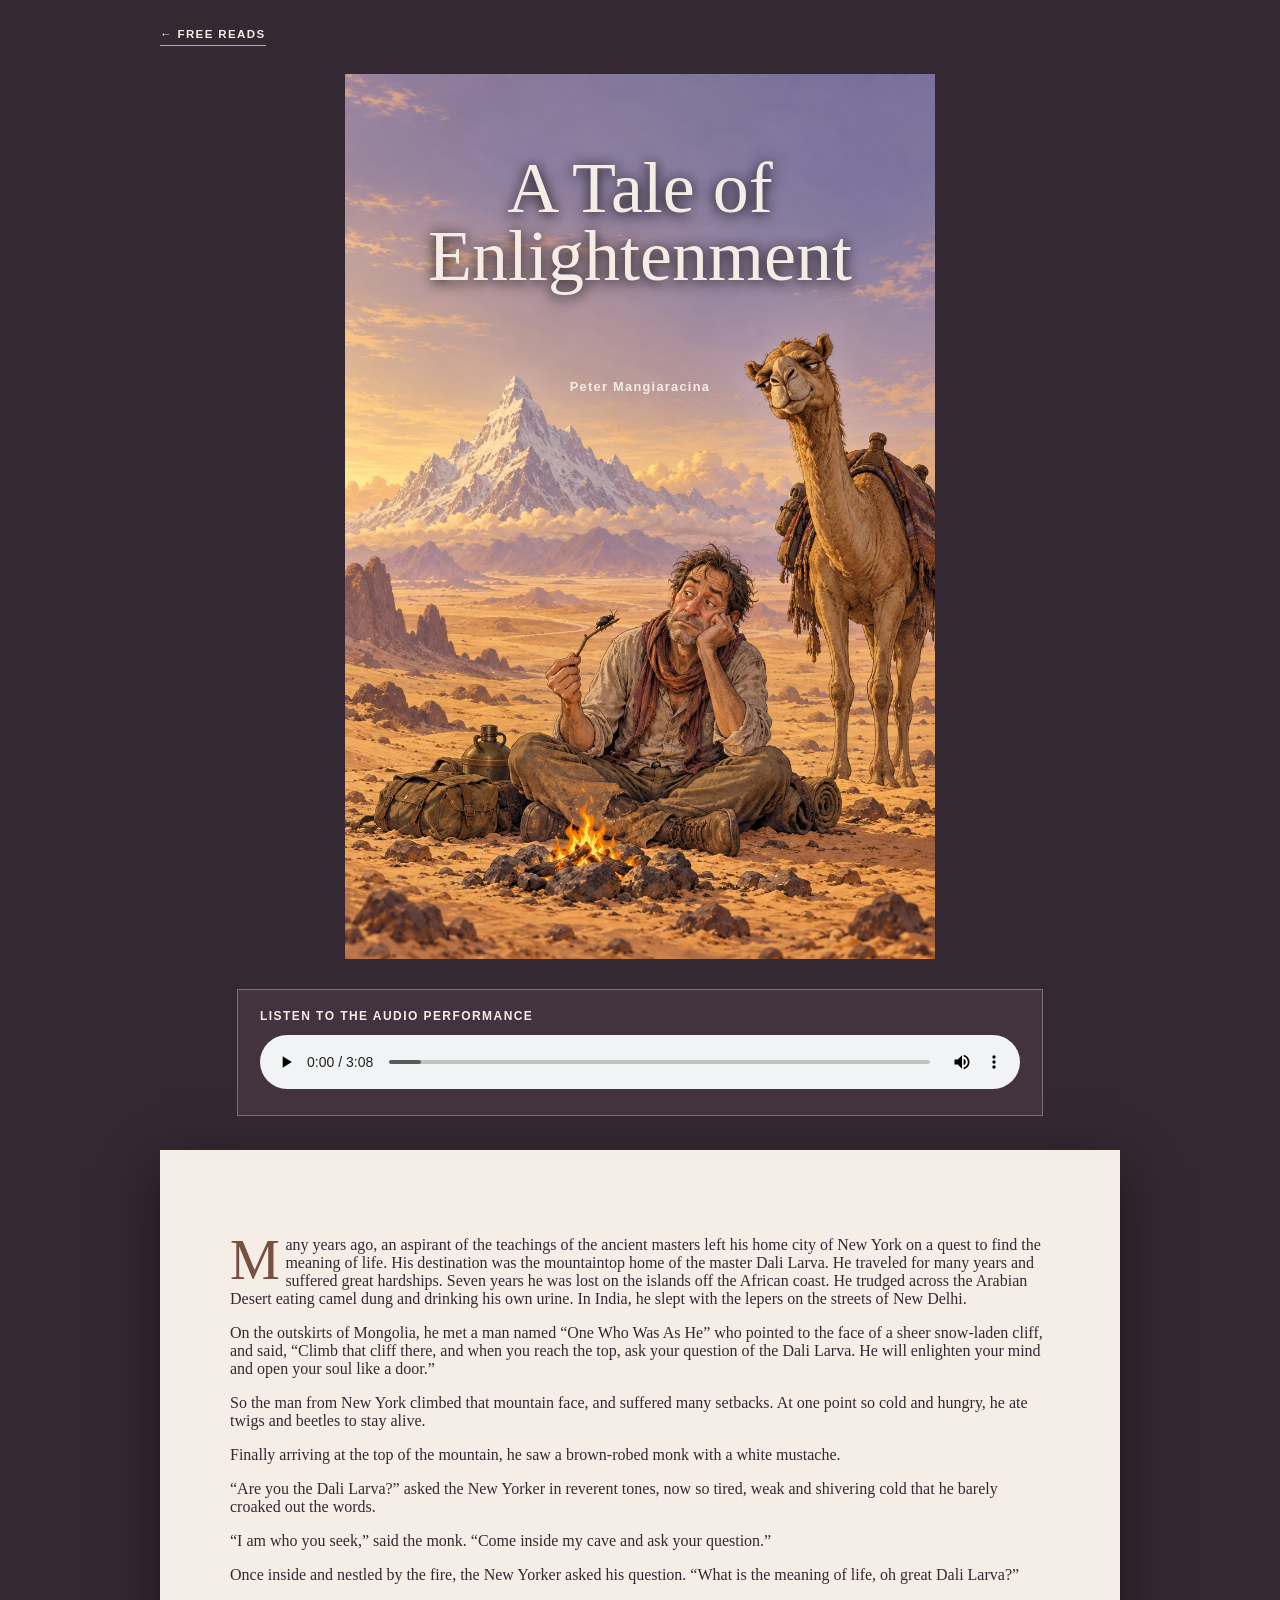
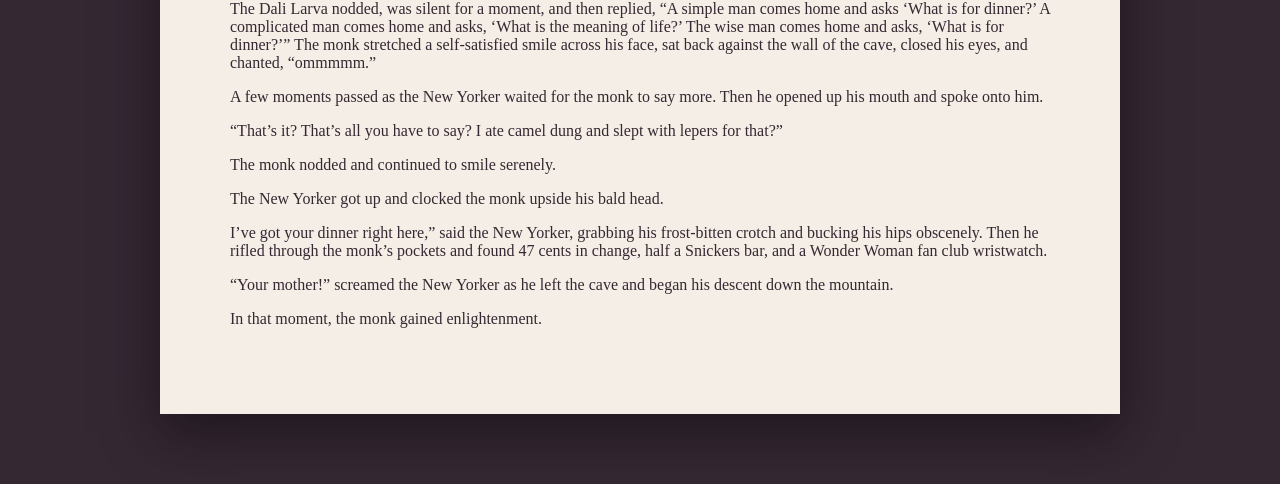
==== commit 7c3379dd: "Add audio player to Tale of Enlightenment" ====
--- a/a-tale-of-enlightenment.html
+++ b/a-tale-of-enlightenment.html
@@ -1,6 +1,16 @@
-<!doctype html><html lang="en"><head><meta charset="utf-8"><meta name="viewport" content="width=device-width,initial-scale=1"><title>A Tale of Enlightenment | Peter Mangiaracina</title><style>body{margin:0;background:#342833;color:#f4ece5;font-family:Georgia,serif}.w{width:min(960px,calc(100% - 32px));margin:auto}.back{display:inline-block;margin:28px 0;color:#f4ece5;font:700 .72rem Arial,sans-serif;letter-spacing:.12em;text-transform:uppercase;text-decoration:none;border-bottom:1px solid #d1a685;padding-bottom:5px}.cover{position:relative;max-width:590px;margin:0 auto 30px}.cover img{width:100%;display:block}.cover h1{position:absolute;top:9%;left:8%;right:8%;margin:0;text-align:center;text-shadow:0 2px 14px #000;font-size:clamp(2rem,6vw,4.5rem);font-weight:400;line-height:.95}.by{position:absolute;top:33%;left:0;right:0;text-align:center;font:700 .8rem Arial,sans-serif;letter-spacing:.1em}.paper{max-width:860px;margin:34px auto 70px;padding:clamp(28px,6vw,70px);background:#f5eee6;color:#352832;box-shadow:0 18px 50px #100a1099}.paper .page{display:block;min-height:0;padding:0;margin:0;background:transparent}.paper .page p{font-size:1.08rem;line-height:1.72;margin:0 0 1em}.paper .lead:first-letter{float:left;margin:.06em .1em 0 0;color:#785043;font-size:3.5em;line-height:.75}.paper .folio{display:none}(max-width:600px){.cover h1{font-size:2.15rem}.paper{padding:26px 22px}.paper .page p{font-size:1rem}}</style></head><body><main class="w"><a class="back" href="free-reads.html">← Free Reads</a><section class="cover"><img src="a-tale-of-enlightenment-cover.jpg" alt="Cover art for A Tale of Enlightenment"><h1>A Tale of Enlightenment</h1><p class="by">Peter Mangiaracina</p></section><article class="paper"><p class="lead">Many years ago, an aspirant of the teachings of the ancient masters left his home city of New York on a quest to find the meaning of life. His destination was the mountaintop home of the master Dali Larva. He traveled for many years and suffered great hardships. Seven years he was lost on the islands off the African coast. He trudged across the Arabian Desert eating camel dung and drinking his own urine. In India, he slept with the lepers on the streets of New Delhi.</p>
+<!doctype html><html lang="en"><head>
+<!-- Google tag (gtag.js) -->
+<script async src="https://www.googletagmanager.com/gtag/js?id=G-Y4BEP2RV5D"></script>
+<script>
+  window.dataLayer = window.dataLayer || [];
+  function gtag(){dataLayer.push(arguments);}
+  gtag('js', new Date());
+  gtag('config', 'G-Y4BEP2RV5D');
+</script>
+<meta charset="utf-8"><meta name="viewport" content="width=device-width,initial-scale=1"><title>A Tale of Enlightenment | Peter Mangiaracina</title><style>body{margin:0;background:#342833;color:#f4ece5;font-family:Georgia,serif}.w{width:min(960px,calc(100% - 32px));margin:auto}.back{display:inline-block;margin:28px 0;color:#f4ece5;font:700 .72rem Arial,sans-serif;letter-spacing:.12em;text-transform:uppercase;text-decoration:none;border-bottom:1px solid #d1a685;padding-bottom:5px}.cover{position:relative;max-width:590px;margin:0 auto 30px}.cover img{width:100%;display:block}.cover h1{position:absolute;top:9%;left:8%;right:8%;margin:0;text-align:center;text-shadow:0 2px 14px #000;font-size:clamp(2rem,6vw,4.5rem);font-weight:400;line-height:.95}.by{position:absolute;top:33%;left:0;right:0;text-align:center;font:700 .8rem Arial,sans-serif;letter-spacing:.1em}.audio{max-width:760px;margin:0 auto 22px;padding:19px 22px;background:#43333f;border:1px solid #806e77;line-height:1.5}.audio p{margin:0 0 12px;font:700 .75rem Arial,sans-serif;letter-spacing:.12em;text-transform:uppercase}.audio audio{width:100%}.paper{max-width:860px;margin:34px auto 70px;padding:clamp(28px,6vw,70px);background:#f5eee6;color:#352832;box-shadow:0 18px 50px #100a1099}.paper .page{display:block;min-height:0;padding:0;margin:0;background:transparent}.paper .page p{font-size:1.08rem;line-height:1.72;margin:0 0 1em}.paper .lead:first-letter{float:left;margin:.06em .1em 0 0;color:#785043;font-size:3.5em;line-height:.75}.paper .folio{display:none}(max-width:600px){.cover h1{font-size:2.15rem}.paper{padding:26px 22px}.paper .page p{font-size:1rem}}</style><link rel="canonical" href="https://rabidscribe.com/a-tale-of-enlightenment.html">
+</head><body><main class="w"><a class="back" href="free-reads.html">← Free Reads</a><section class="cover"><img src="a-tale-of-enlightenment-cover.jpg" alt="Cover art for A Tale of Enlightenment"><h1>A Tale of Enlightenment</h1><p class="by">Peter Mangiaracina</p></section><section class="audio"><p>Listen to the audio performance</p><audio controls preload="metadata"><source src="a-tale-of-enlightenment-audio-performance.wav?v=96c3cbf" type="audio/wav">Your browser does not support audio playback.</audio></section><article class="paper"><p class="lead">Many years ago, an aspirant of the teachings of the ancient masters left his home city of New York on a quest to find the meaning of life. His destination was the mountaintop home of the master Dali Larva. He traveled for many years and suffered great hardships. Seven years he was lost on the islands off the African coast. He trudged across the Arabian Desert eating camel dung and drinking his own urine. In India, he slept with the lepers on the streets of New Delhi.</p>
 <p>On the outskirts of Mongolia, he met a man named “One Who Was As He” who pointed to the face of a sheer snow-laden cliff, and said, “Climb that cliff there, and when you reach the top, ask your question of the Dali Larva. He will enlighten your mind and open your soul like a door.”</p><p>So the man from New York climbed that mountain face, and suffered many setbacks. At one point so cold and hungry, he ate twigs and beetles to stay alive.</p>
 <p>Finally arriving at the top of the mountain, he saw a brown-robed monk with a white mustache.</p><p>“Are you the Dali Larva?” asked the New Yorker in reverent tones, now so tired, weak and shivering cold that he barely croaked out the words.</p><p>“I am who you seek,” said the monk. “Come inside my cave and ask your question.”</p><p>Once inside and nestled by the fire, the New Yorker asked his question. “What is the meaning of life, oh great Dali Larva?”</p>
 <p>The Dali Larva nodded, was silent for a moment, and then replied, “A simple man comes home and asks ‘What is for dinner?’ A complicated man comes home and asks, ‘What is the meaning of life?’ The wise man comes home and asks, ‘What is for dinner?’” The monk stretched a self-satisfied smile across his face, sat back against the wall of the cave, closed his eyes, and chanted, “ommmmm.”</p><p>A few moments passed as the New Yorker waited for the monk to say more. Then he opened up his mouth and spoke onto him.</p>
 <p>“That’s it? That’s all you have to say? I ate camel dung and slept with lepers for that?”</p><p>The monk nodded and continued to smile serenely.</p><p>The New Yorker got up and clocked the monk upside his bald head.</p><p>I’ve got your dinner right here,” said the New Yorker, grabbing his frost-bitten crotch and bucking his hips obscenely. Then he rifled through the monk’s pockets and found 47 cents in change, half a Snickers bar, and a Wonder Woman fan club wristwatch.</p>
-<p>“Your mother!” screamed the New Yorker as he left the cave and began his descent down the mountain.</p><p>In that moment, the monk gained enlightenment.</p></article></main></body></html>+<p>“Your mother!” screamed the New Yorker as he left the cave and began his descent down the mountain.</p><p>In that moment, the monk gained enlightenment.</p></article></main></body></html>
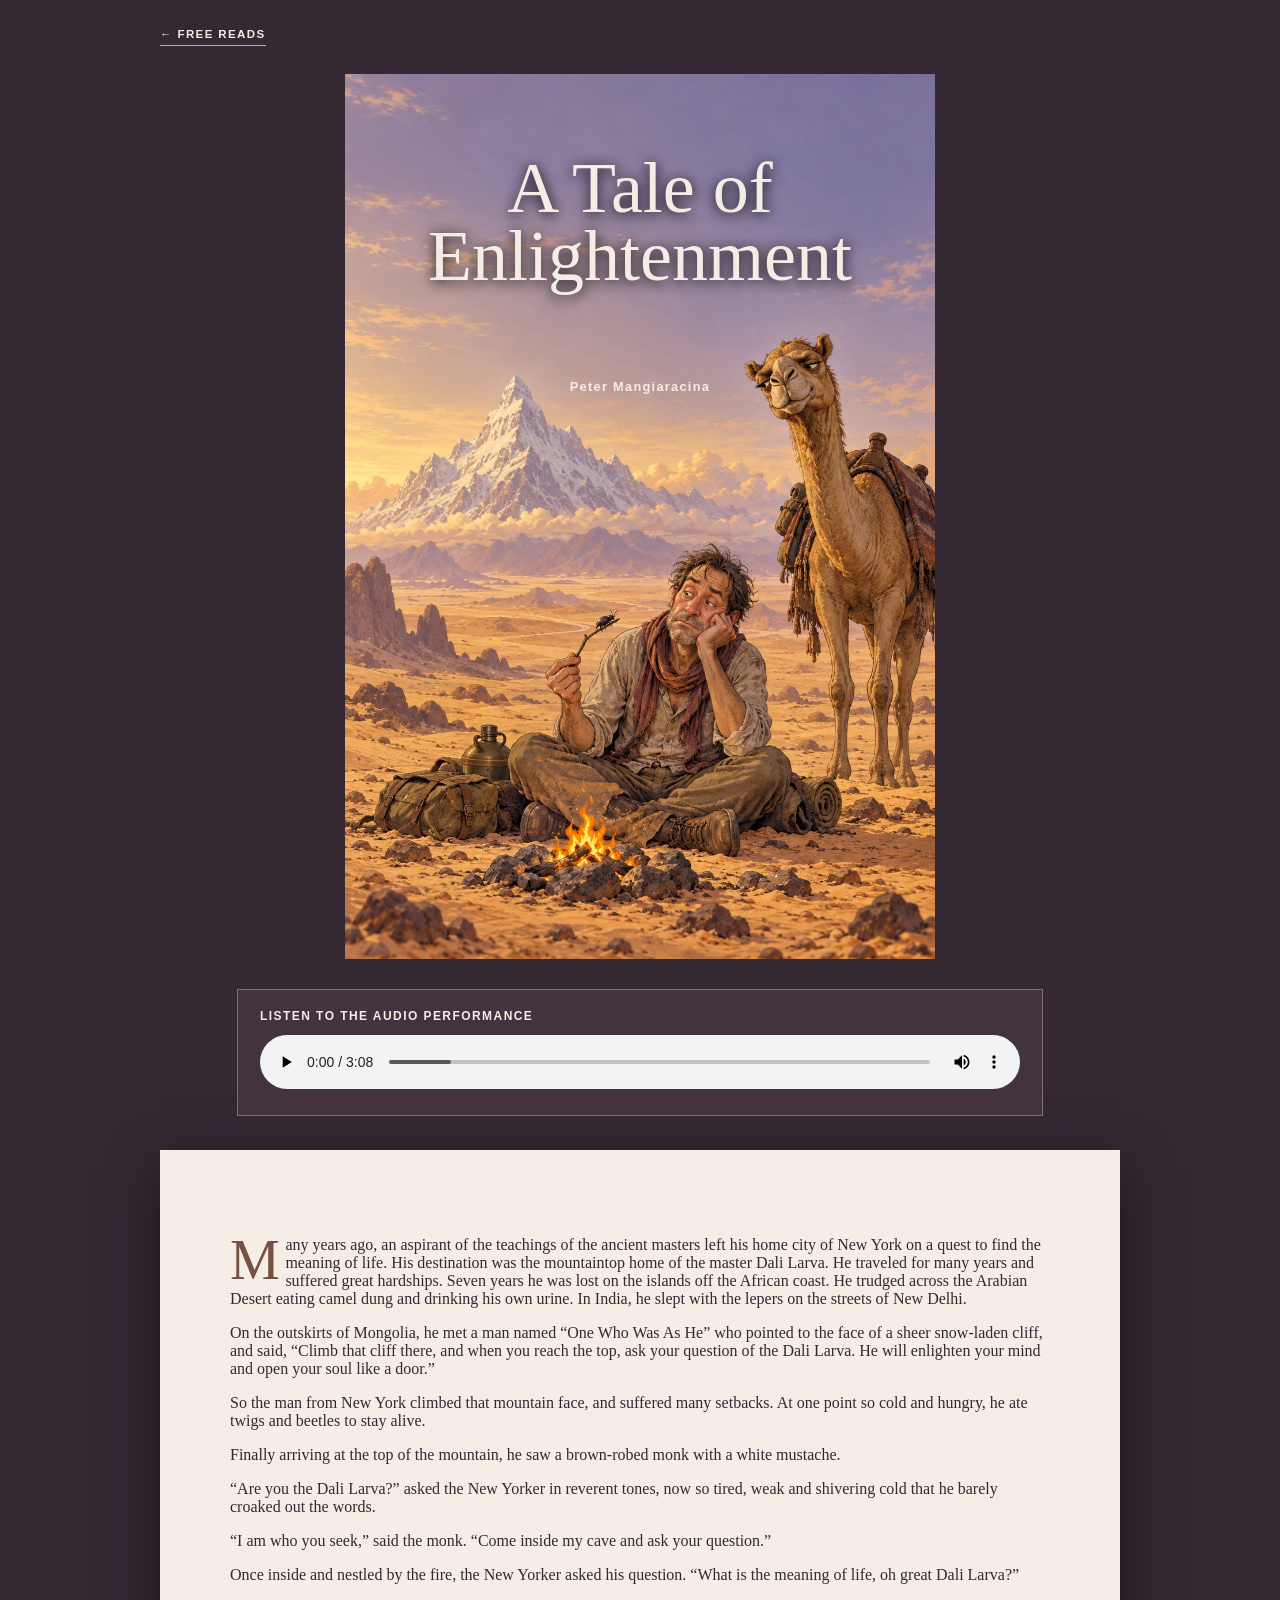
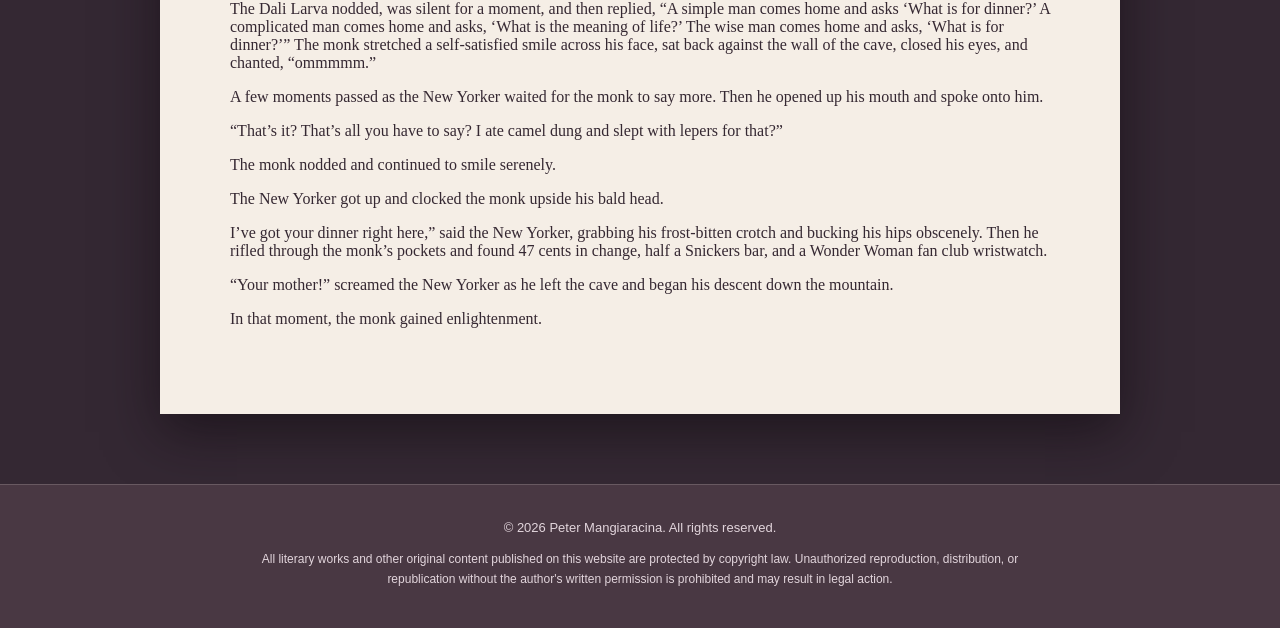
==== commit 0b050b9c: "Add copyright notice to every Rabid Scribe page" ====
--- a/a-tale-of-enlightenment.html
+++ b/a-tale-of-enlightenment.html
@@ -8,9 +8,16 @@
   gtag('config', 'G-Y4BEP2RV5D');
 </script>
 <meta charset="utf-8"><meta name="viewport" content="width=device-width,initial-scale=1"><title>A Tale of Enlightenment | Peter Mangiaracina</title><style>body{margin:0;background:#342833;color:#f4ece5;font-family:Georgia,serif}.w{width:min(960px,calc(100% - 32px));margin:auto}.back{display:inline-block;margin:28px 0;color:#f4ece5;font:700 .72rem Arial,sans-serif;letter-spacing:.12em;text-transform:uppercase;text-decoration:none;border-bottom:1px solid #d1a685;padding-bottom:5px}.cover{position:relative;max-width:590px;margin:0 auto 30px}.cover img{width:100%;display:block}.cover h1{position:absolute;top:9%;left:8%;right:8%;margin:0;text-align:center;text-shadow:0 2px 14px #000;font-size:clamp(2rem,6vw,4.5rem);font-weight:400;line-height:.95}.by{position:absolute;top:33%;left:0;right:0;text-align:center;font:700 .8rem Arial,sans-serif;letter-spacing:.1em}.audio{max-width:760px;margin:0 auto 22px;padding:19px 22px;background:#43333f;border:1px solid #806e77;line-height:1.5}.audio p{margin:0 0 12px;font:700 .75rem Arial,sans-serif;letter-spacing:.12em;text-transform:uppercase}.audio audio{width:100%}.paper{max-width:860px;margin:34px auto 70px;padding:clamp(28px,6vw,70px);background:#f5eee6;color:#352832;box-shadow:0 18px 50px #100a1099}.paper .page{display:block;min-height:0;padding:0;margin:0;background:transparent}.paper .page p{font-size:1.08rem;line-height:1.72;margin:0 0 1em}.paper .lead:first-letter{float:left;margin:.06em .1em 0 0;color:#785043;font-size:3.5em;line-height:.75}.paper .folio{display:none}(max-width:600px){.cover h1{font-size:2.15rem}.paper{padding:26px 22px}.paper .page p{font-size:1rem}}</style><link rel="canonical" href="https://rabidscribe.com/a-tale-of-enlightenment.html">
+<link rel="stylesheet" href="site-footer.css">
 </head><body><main class="w"><a class="back" href="free-reads.html">← Free Reads</a><section class="cover"><img src="a-tale-of-enlightenment-cover.jpg" alt="Cover art for A Tale of Enlightenment"><h1>A Tale of Enlightenment</h1><p class="by">Peter Mangiaracina</p></section><section class="audio"><p>Listen to the audio performance</p><audio controls preload="metadata"><source src="a-tale-of-enlightenment-audio-performance.wav?v=96c3cbf" type="audio/wav">Your browser does not support audio playback.</audio></section><article class="paper"><p class="lead">Many years ago, an aspirant of the teachings of the ancient masters left his home city of New York on a quest to find the meaning of life. His destination was the mountaintop home of the master Dali Larva. He traveled for many years and suffered great hardships. Seven years he was lost on the islands off the African coast. He trudged across the Arabian Desert eating camel dung and drinking his own urine. In India, he slept with the lepers on the streets of New Delhi.</p>
 <p>On the outskirts of Mongolia, he met a man named “One Who Was As He” who pointed to the face of a sheer snow-laden cliff, and said, “Climb that cliff there, and when you reach the top, ask your question of the Dali Larva. He will enlighten your mind and open your soul like a door.”</p><p>So the man from New York climbed that mountain face, and suffered many setbacks. At one point so cold and hungry, he ate twigs and beetles to stay alive.</p>
 <p>Finally arriving at the top of the mountain, he saw a brown-robed monk with a white mustache.</p><p>“Are you the Dali Larva?” asked the New Yorker in reverent tones, now so tired, weak and shivering cold that he barely croaked out the words.</p><p>“I am who you seek,” said the monk. “Come inside my cave and ask your question.”</p><p>Once inside and nestled by the fire, the New Yorker asked his question. “What is the meaning of life, oh great Dali Larva?”</p>
 <p>The Dali Larva nodded, was silent for a moment, and then replied, “A simple man comes home and asks ‘What is for dinner?’ A complicated man comes home and asks, ‘What is the meaning of life?’ The wise man comes home and asks, ‘What is for dinner?’” The monk stretched a self-satisfied smile across his face, sat back against the wall of the cave, closed his eyes, and chanted, “ommmmm.”</p><p>A few moments passed as the New Yorker waited for the monk to say more. Then he opened up his mouth and spoke onto him.</p>
 <p>“That’s it? That’s all you have to say? I ate camel dung and slept with lepers for that?”</p><p>The monk nodded and continued to smile serenely.</p><p>The New Yorker got up and clocked the monk upside his bald head.</p><p>I’ve got your dinner right here,” said the New Yorker, grabbing his frost-bitten crotch and bucking his hips obscenely. Then he rifled through the monk’s pockets and found 47 cents in change, half a Snickers bar, and a Wonder Woman fan club wristwatch.</p>
-<p>“Your mother!” screamed the New Yorker as he left the cave and began his descent down the mountain.</p><p>In that moment, the monk gained enlightenment.</p></article></main></body></html>
+<p>“Your mother!” screamed the New Yorker as he left the cave and began his descent down the mountain.</p><p>In that moment, the monk gained enlightenment.</p></article></main><footer class="site-copyright">
+  <div class="site-copyright-inner">
+    <p class="site-copyright-line">© 2026 Peter Mangiaracina. All rights reserved.</p>
+    <p class="site-copyright-terms">All literary works and other original content published on this website are protected by copyright law. Unauthorized reproduction, distribution, or republication without the author's written permission is prohibited and may result in legal action.</p>
+  </div>
+</footer>
+</body></html>
--- a/site-footer.css
+++ b/site-footer.css
@@ -0,0 +1,19 @@
+/* Shared copyright styling for every Rabid Scribe page. */
+footer.site-copyright {
+  box-sizing: border-box;
+  display: block;
+  width: 100%;
+  margin: 0;
+  padding: 32px 20px 38px;
+  border: 0;
+  border-top: 1px solid rgba(243, 236, 232, .18);
+  background: #493843;
+  color: #e2d5dc;
+  font: 400 13px/1.65 Arial, Helvetica, sans-serif;
+  letter-spacing: normal;
+  text-align: center;
+}
+.site-copyright .site-copyright-inner { max-width: 780px; margin: 0 auto; }
+.site-copyright .site-copyright-line { margin: 0; font: inherit; color: inherit; }
+.site-copyright .site-copyright-terms { margin: 12px 0 0; font: inherit; font-size: 12px; color: inherit; }
+.site-copyright .ai-writing-note { margin: 16px auto 0; }
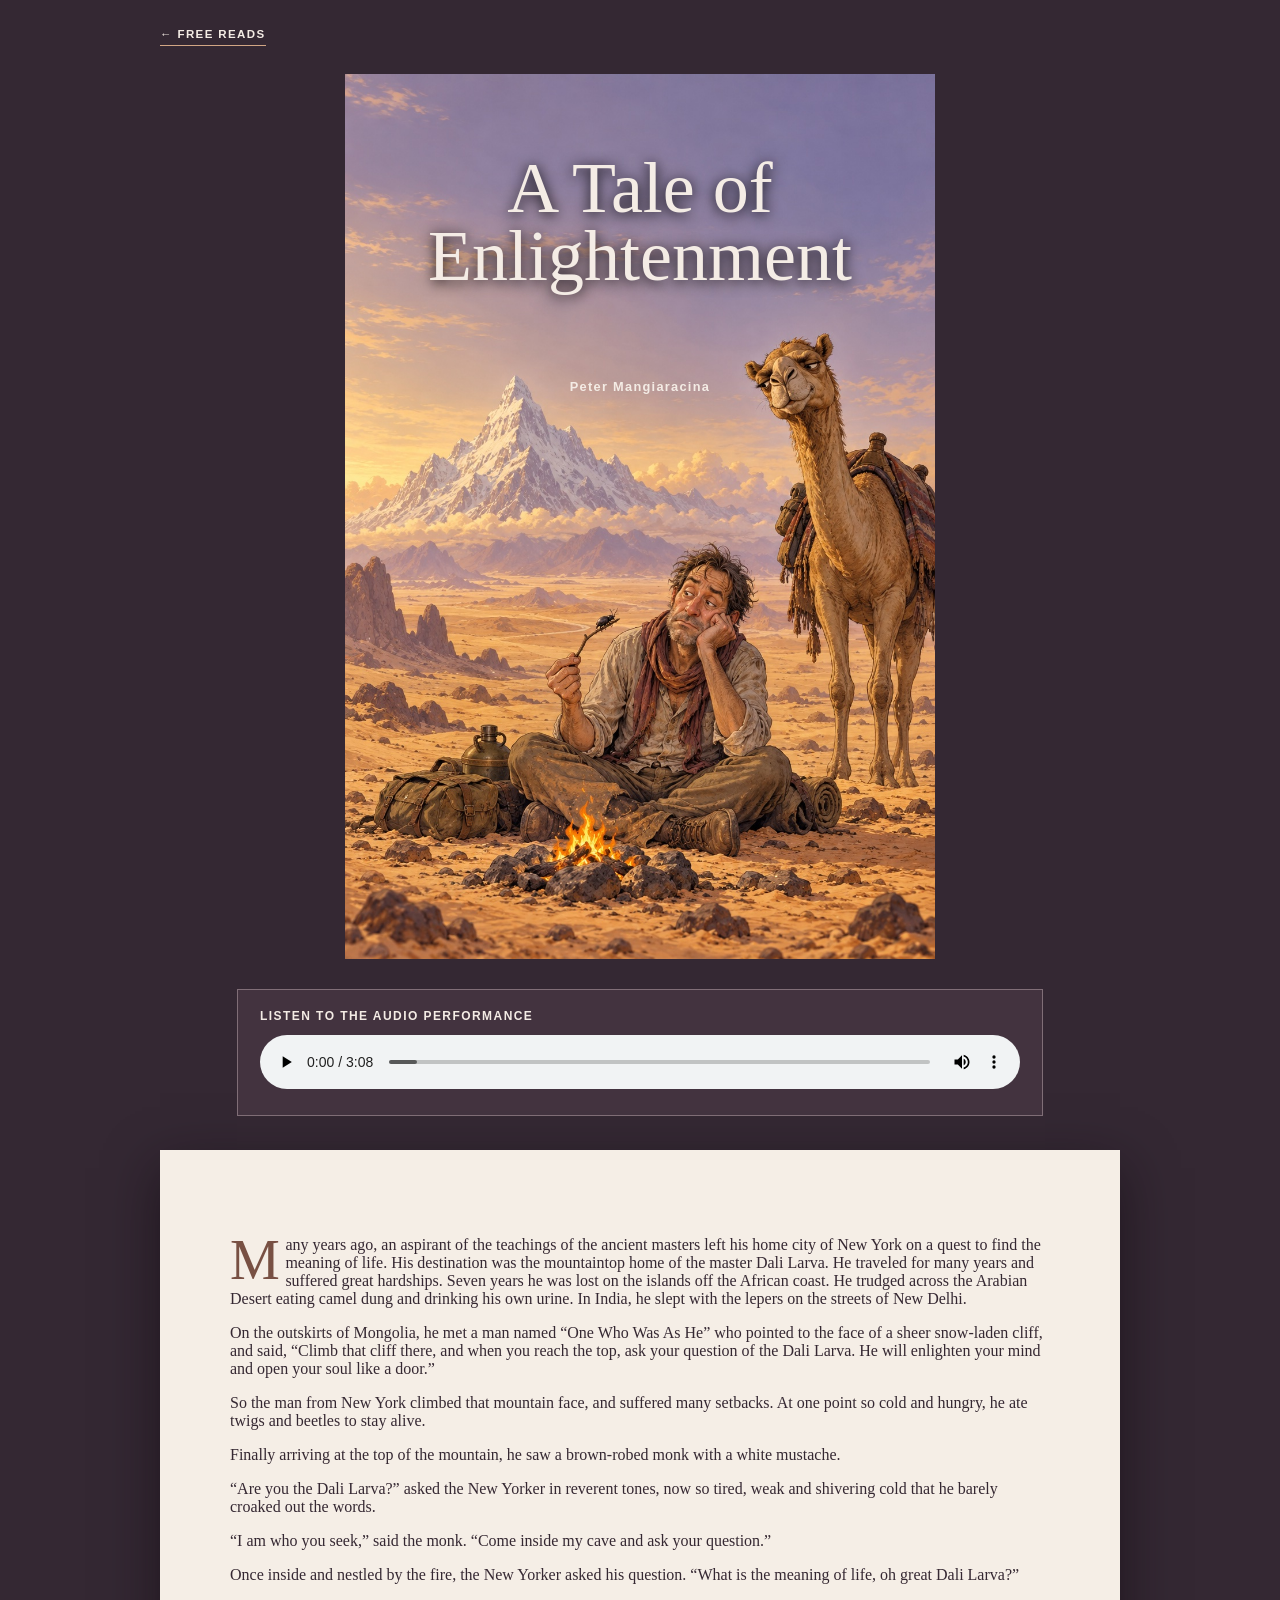
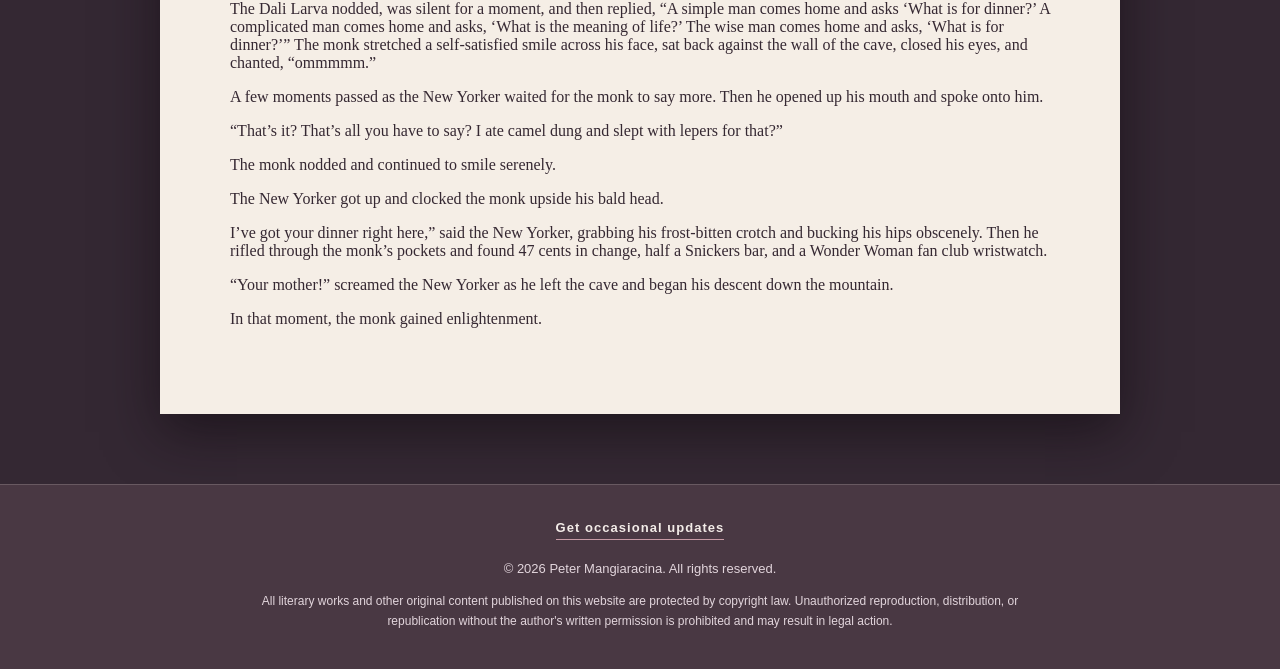
==== commit 674504e9: "Add mailing list link to every page footer" ====
--- a/a-tale-of-enlightenment.html
+++ b/a-tale-of-enlightenment.html
@@ -8,7 +8,7 @@
   gtag('config', 'G-Y4BEP2RV5D');
 </script>
 <meta charset="utf-8"><meta name="viewport" content="width=device-width,initial-scale=1"><title>A Tale of Enlightenment | Peter Mangiaracina</title><style>body{margin:0;background:#342833;color:#f4ece5;font-family:Georgia,serif}.w{width:min(960px,calc(100% - 32px));margin:auto}.back{display:inline-block;margin:28px 0;color:#f4ece5;font:700 .72rem Arial,sans-serif;letter-spacing:.12em;text-transform:uppercase;text-decoration:none;border-bottom:1px solid #d1a685;padding-bottom:5px}.cover{position:relative;max-width:590px;margin:0 auto 30px}.cover img{width:100%;display:block}.cover h1{position:absolute;top:9%;left:8%;right:8%;margin:0;text-align:center;text-shadow:0 2px 14px #000;font-size:clamp(2rem,6vw,4.5rem);font-weight:400;line-height:.95}.by{position:absolute;top:33%;left:0;right:0;text-align:center;font:700 .8rem Arial,sans-serif;letter-spacing:.1em}.audio{max-width:760px;margin:0 auto 22px;padding:19px 22px;background:#43333f;border:1px solid #806e77;line-height:1.5}.audio p{margin:0 0 12px;font:700 .75rem Arial,sans-serif;letter-spacing:.12em;text-transform:uppercase}.audio audio{width:100%}.paper{max-width:860px;margin:34px auto 70px;padding:clamp(28px,6vw,70px);background:#f5eee6;color:#352832;box-shadow:0 18px 50px #100a1099}.paper .page{display:block;min-height:0;padding:0;margin:0;background:transparent}.paper .page p{font-size:1.08rem;line-height:1.72;margin:0 0 1em}.paper .lead:first-letter{float:left;margin:.06em .1em 0 0;color:#785043;font-size:3.5em;line-height:.75}.paper .folio{display:none}(max-width:600px){.cover h1{font-size:2.15rem}.paper{padding:26px 22px}.paper .page p{font-size:1rem}}</style><link rel="canonical" href="https://rabidscribe.com/a-tale-of-enlightenment.html">
-<link rel="stylesheet" href="site-footer.css">
+<link rel="stylesheet" href="site-footer.css?v=20261106">
 </head><body><main class="w"><a class="back" href="free-reads.html">← Free Reads</a><section class="cover"><img src="a-tale-of-enlightenment-cover.jpg" alt="Cover art for A Tale of Enlightenment"><h1>A Tale of Enlightenment</h1><p class="by">Peter Mangiaracina</p></section><section class="audio"><p>Listen to the audio performance</p><audio controls preload="metadata"><source src="a-tale-of-enlightenment-audio-performance.wav?v=96c3cbf" type="audio/wav">Your browser does not support audio playback.</audio></section><article class="paper"><p class="lead">Many years ago, an aspirant of the teachings of the ancient masters left his home city of New York on a quest to find the meaning of life. His destination was the mountaintop home of the master Dali Larva. He traveled for many years and suffered great hardships. Seven years he was lost on the islands off the African coast. He trudged across the Arabian Desert eating camel dung and drinking his own urine. In India, he slept with the lepers on the streets of New Delhi.</p>
 <p>On the outskirts of Mongolia, he met a man named “One Who Was As He” who pointed to the face of a sheer snow-laden cliff, and said, “Climb that cliff there, and when you reach the top, ask your question of the Dali Larva. He will enlighten your mind and open your soul like a door.”</p><p>So the man from New York climbed that mountain face, and suffered many setbacks. At one point so cold and hungry, he ate twigs and beetles to stay alive.</p>
 <p>Finally arriving at the top of the mountain, he saw a brown-robed monk with a white mustache.</p><p>“Are you the Dali Larva?” asked the New Yorker in reverent tones, now so tired, weak and shivering cold that he barely croaked out the words.</p><p>“I am who you seek,” said the monk. “Come inside my cave and ask your question.”</p><p>Once inside and nestled by the fire, the New Yorker asked his question. “What is the meaning of life, oh great Dali Larva?”</p>
@@ -16,6 +16,7 @@
 <p>“That’s it? That’s all you have to say? I ate camel dung and slept with lepers for that?”</p><p>The monk nodded and continued to smile serenely.</p><p>The New Yorker got up and clocked the monk upside his bald head.</p><p>I’ve got your dinner right here,” said the New Yorker, grabbing his frost-bitten crotch and bucking his hips obscenely. Then he rifled through the monk’s pockets and found 47 cents in change, half a Snickers bar, and a Wonder Woman fan club wristwatch.</p>
 <p>“Your mother!” screamed the New Yorker as he left the cave and began his descent down the mountain.</p><p>In that moment, the monk gained enlightenment.</p></article></main><footer class="site-copyright">
   <div class="site-copyright-inner">
+    <p class="site-updates"><a href="index.html#mailing-note-title">Get occasional updates</a></p>
     <p class="site-copyright-line">© 2026 Peter Mangiaracina. All rights reserved.</p>
     <p class="site-copyright-terms">All literary works and other original content published on this website are protected by copyright law. Unauthorized reproduction, distribution, or republication without the author's written permission is prohibited and may result in legal action.</p>
   </div>
--- a/site-footer.css
+++ b/site-footer.css
@@ -14,6 +14,17 @@
   text-align: center;
 }
 .site-copyright .site-copyright-inner { max-width: 780px; margin: 0 auto; }
+.site-copyright .site-updates { margin: 0 0 20px; font: inherit; }
+.site-copyright .site-updates a {
+  color: #f3ece8;
+  font-weight: 700;
+  letter-spacing: .08em;
+  text-decoration: none;
+  border-bottom: 1px solid #c79aa5;
+  padding-bottom: 4px;
+}
+.site-copyright .site-updates a:hover { color: #c79aa5; }
+.site-copyright .site-updates a:focus-visible { outline: 2px solid #c79aa5; outline-offset: 5px; }
 .site-copyright .site-copyright-line { margin: 0; font: inherit; color: inherit; }
 .site-copyright .site-copyright-terms { margin: 12px 0 0; font: inherit; font-size: 12px; color: inherit; }
 .site-copyright .ai-writing-note { margin: 16px auto 0; }
